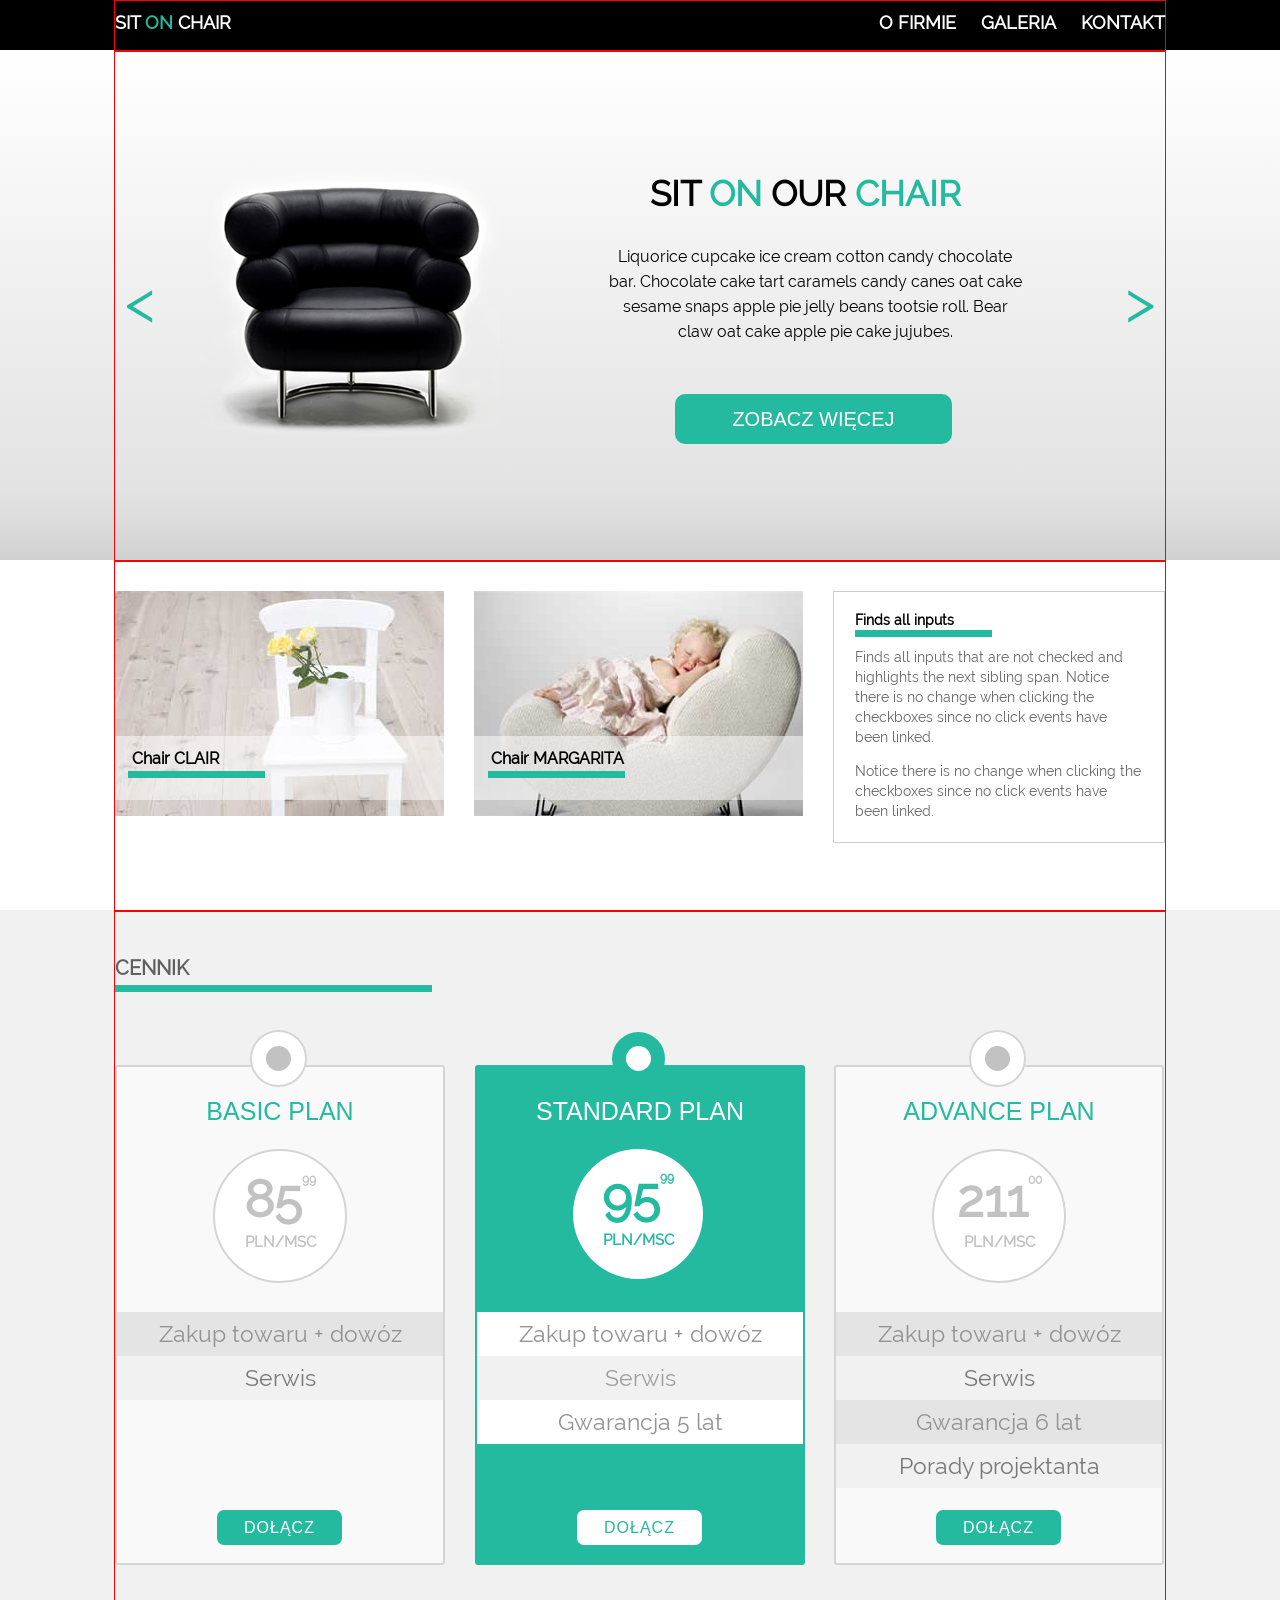
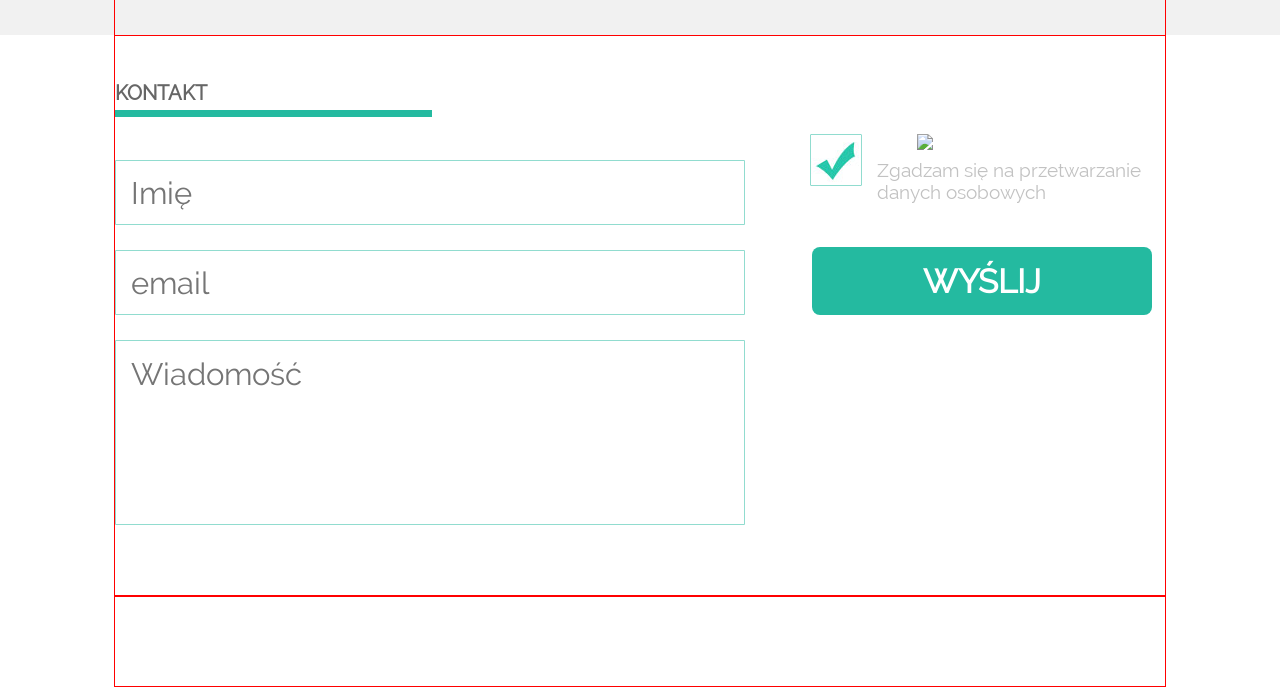
==== index.html @ 1162b7e5 "sekcja_4_send" ====
<!DOCTYPE html>
<html lang="en">

<head>
    <meta charset="UTF-8">
    <title>Sit On Chair</title>
    <link rel="stylesheet" href="reset/reset.css">
    <link rel="stylesheet" href="css/style.css">
    <link rel="stylesheet" href="fonts/stylesheet.css" </head>

    <body>
        <!-- header, menu -->
        <header>
            <nav class="main_width">
                <h1>Sit <span>on</span> chair</h1>
                <ul id="menulist">
                    <li>o firmie</li>
                    <li>galeria</li>
                    <li>kontakt</li>
                </ul>
            </nav>
        </header>
        <!-- section 1, carousel -->
        <section id="section_1_carousel">
            <div class="main_width">
                <img src="images/black_chair.png" class="photo_chair" alt="black chair" title="black chair" />
                <div class="sit_on_paragraph">
                    <h1>sit <span>on</span> our <span>chair</span></h1>
                    <p>Liquorice cupcake ice cream cotton candy chocolate bar. Chocolate cake tart caramels candy canes oat cake sesame snaps apple pie jelly beans tootsie roll. Bear claw oat cake apple pie cake jujubes.</p>
                    <input id="button_1" type="submit" name="button" value="ZOBACZ WIĘCEJ"></input>
                </div>
                <div class="smaller_1"> &gt;
                </div>
                <div class="smaller_2"> &lt;
                </div>
            </div class="main_width">
        </section>
        <!-- section 2, 2 pics + article -->
        <section id="section_2">
            <div class="main_width">

                <div>
                    <div>
                        <img src="images/box1_img.jpg" alt="Chair CLAIR" title="Chair CLAIR" class="chairs_images" />
                    </div>
                    <div id="clair_div">
                        <p>Chair CLAIR</p>
                    </div>
                    <div id="div_green_1"></div>
                </div>

                <div>
                    <div>
                        <img src="images/box2_img.jpg" alt="Chair MARGARITA" title="Chair MARGARITA" class="chairs_images" />
                    </div>
                    <div id="margarita_div">
                        <p>Chair MARGARITA</p>
                    </div>
                    <div id="div_green_2"></div>
                </div>

                <div id="finds_all_inputs">
                    <div id="text_in_third_div">
                        <div id="div_green"></div>
                        <h3>Finds all inputs</h3>
                        <p id="all_inputs_first_p">Finds all inputs that are not checked and highlights the next sibling span. Notice there is no change when clicking the checkboxes since no click events have been linked.</p>
                        <br>
                        <p id="all_inputs_second_p">Notice there is no change when clicking the checkboxes since no click events have been linked.</p>
                    </div>
                </div>

            </div>
        </section>
        <!-- section 3, price list -->
        <section id="section_3">
            <div class="main_width">
                <div class="cennik">
                    <p>CENNIK</p>
                    <div id="div_green_3"></div>
                </div>
                <!-- basic plan -->
                <div class="plans">
                    <div class="circle_dot"></div>
                    <div class="prices">
                        <p><span>basic plan<span></p>
                    <div class="price_circle">
                      <p>85<sup>99</sup></p>
                      <p>PLN/MSC</p>
                    </div>
                  </div>
                     <ul>
                         <li>Zakup towaru + dowóz</li>
                         <li>Serwis</li>
                     </ul>
                    <input class="button_2" type="submit" name="button_2" value="DOŁĄCZ">
                </div>

            <!-- standard plan-->
            <div class="plans diffrent">
                <div class="circle_dot"></div>
                <div class="prices">
                    <p><span>standard plan<span></p>
                <div class="price_circle">
                  <p>95<sup>99</sup></p>
                  <p>PLN/MSC</p>
                </div>
              </div>
                 <ul>
                     <li>Zakup towaru + dowóz</li>
                     <li>Serwis</li>
                     <li>Gwarancja 5 lat</li>
                 </ul>
                <input class="button_2" type="submit" name="button_2" value="DOŁĄCZ">
            </div>
            <!-- advance plan -->
            <div class="plans">
                <div class="circle_dot"></div>
                <div class="prices">
                    <p><span>ADVANCE PLAN<span></p>
                <div class="price_circle">
                  <p>211<sup>00</sup></p>
                  <p>PLN/MSC</p>
                </div>
              </div>
                 <ul>
                     <li>Zakup towaru + dowóz</li>
                     <li>Serwis</li>
                     <li>Gwarancja 6 lat</li>
                     <li>Porady projektanta</li>
                 </ul>
                <input class="button_2" type="submit" name="button_2" value="DOŁĄCZ">
            </div>
          </div>

        </section>
        <!-- section 4, contact -->
        <section id="section_4">
          <div class="main_width">
          <div class="cennik">
              <p>KONTAKT</p>
              <div id="div_green_3"></div>
          </div>
          <!-- form -->
          <form>
           <input class="formIn"  type="text" name="name" placeholder="Imię"><br>
           <input class="formIn"  type="emial" name="email" placeholder="email"><br>
           <textarea class="formIn"  type="text" name="message" placeholder="Wiadomość"></textarea>
          </form>
         <!-- red_chair and agreement/send -->
          <div class="red_chair_wrapper">
               <img src="images/red_chair.png"/>

               <div><img src="images/form_ok.jpg" /></div>
               <p>Zgadzam się na przetwarzanie danych osobowych</p>
               <div class="clearfix"></div>
               <input class="button_3" type="submit" name="button_3" value="WYŚLIJ">
          </div>
         </div>
        </section>
<!-- footer, logo -->
        <footer>
          <div class="main_width"></div>
        </footer>

    </body>

</html>
---- css/style.css ----
/*main container*/

body {
    font-family: 'ralewayregular', sans-serif;
}
.main_width {
    width: 1050px;
    /*width: 1200px;*/
    height: 100%;
    margin: auto;
    border: 1px solid red;
}

/*header, menu*/

header {
    width: 100%;
    height: 50px;
    background-color: black;
    font-weight: bold;
}
header .main_width {
    width: 1050px;
    margin-top: 0;
    position: relative;
}
h1 {
    color: white;
    font-size: 18px;
    font-weight: bold;
    text-transform: uppercase;
    position: absolute;
    top: 13px;
    left: 0;
}
#menulist {
    position: absolute;
    right: 0;
    top: 13px;
    list-style-type: none;
    text-transform: uppercase;
    font-size: 18px;
}
#menulist li {
    color: white;
    display: inline;
    padding: 0;
    margin-left: 20px;
}
span {
    color: rgb(36, 186, 160);
    /*sekcja pierwsza paragraf*/
    text-transform: uppercase;
}

/*section 1, carousel*/

#section_1_carousel .main_width {
    height: 510px;
    position: relative;
}
#section_1_carousel {
    width: 100%;
    /*#D1D0D8*/
    height: 510px;
    background-color: white;
    background: rgba(255, 255, 255, 1);
    background: -moz-linear-gradient(top, rgba(255, 255, 255, 1) 0%, rgba(227, 227, 227, 1) 86%, rgba(219, 219, 219, 1) 93%, rgba(209, 209, 209, 1) 100%);
    background: -webkit-gradient(left top, left bottom, color-stop(0%, rgba(255, 255, 255, 1)), color-stop(86%, rgba(227, 227, 227, 1)), color-stop(93%, rgba(219, 219, 219, 1)), color-stop(100%, rgba(209, 209, 209, 1)));
    background: -webkit-linear-gradient(top, rgba(255, 255, 255, 1) 0%, rgba(227, 227, 227, 1) 86%, rgba(219, 219, 219, 1) 93%, rgba(209, 209, 209, 1) 100%);
    background: -o-linear-gradient(top, rgba(255, 255, 255, 1) 0%, rgba(227, 227, 227, 1) 86%, rgba(219, 219, 219, 1) 93%, rgba(209, 209, 209, 1) 100%);
    background: -ms-linear-gradient(top, rgba(255, 255, 255, 1) 0%, rgba(227, 227, 227, 1) 86%, rgba(219, 219, 219, 1) 93%, rgba(209, 209, 209, 1) 100%);
    background: linear-gradient(to bottom, rgba(255, 255, 255, 1) 0%, rgba(227, 227, 227, 1) 86%, rgba(219, 219, 219, 1) 93%, rgba(209, 209, 209, 1) 100%);
    filter: progid: DXImageTransform.Microsoft.gradient( startColorstr='#ffffff', endColorstr='#d1d1d1', GradientType=0);
}
.photo_chair {
    position: absolute;
    /*border: 1px solid blue;*/
    left: 0;
    top: 85px;
}
.sit_on_paragraph {
    width: 500px;
    height: 338px;
    /*border: 1px solid green;*/
    position: relative;
    right: -450px;
    top: 85px;
    display: inline-block;
}
.sit_on_paragraph h1:first-child {
    font-size: 35px;
    color: black;
    margin: 10px;
    position: absolute;
    text-align: center;
    left: 75px;
    top: 30px;
}
.sit_on_paragraph p:first-of-type {
    font-size: 16px;
    padding: 10px;
    position: absolute;
    bottom: 90px;
    margin: 30px;
    text-align: center;
    line-height: 25px;
}
#button_1 {
    border-radius: 10px;
    background-color: rgb(36, 186, 160);
    height: 50px;
    width: 277px;
    position: absolute;
    left: 110px;
    bottom: 30px;
    border: none;
    font-size: 20px;
    color: white;
}
.smaller_1 {
    width: 50px;
    height: 50px;
    font-size: 60px;
    color: rgb(36, 186, 160);
    text-align: center;
    padding-bottom: 10px;
    /*border: 1px solid red;*/
    position: absolute;
    right: 0;
    bottom: 230px;
}
.smaller_2 {
    width: 50px;
    height: 50px;
    font-size: 60px;
    color: rgb(36, 186, 160);
    text-align: center;
    padding-bottom: 10px;
    /*border: 1px solid red;*/
    position: absolute;
    bottom: 230px;
    left: 0;
}

/*section 2, 2 pics + article*/

#section_2 {
    height: 350px;
    background-color: white;
}
#section_2 .main_width {
    height: 350px;
    position: relative;
    /*padding-top: 25px;*/
}
#finds_all_inputs {
    height: 250px;
    width: 330px;
    border: 1px solid rgba(0, 0, 0, 0.2);
    float: right;
    margin-top: 30px;
}
#section_2 .main_width img:first-child {
    float: left;
    margin-right: 30px;
}
#section_2 .main_width img:nth-child(2) {
    float: left;
    margin-left: 30px;
}
.chairs_images {
    padding-top: 30px;
}
#clair_div {
    height: 64px;
    width: 330px;
    background-color: rgba(255, 255, 255, .5);
    position: absolute;
    top: 175px;
}
#clair_div p {
    margin-top: 15px;
    margin-left: 17px;
    font-weight: bold;
}
#div_green_1 {
    height: 7px;
    width: 137px;
    background-color: rgb(36, 186, 160);
    position: absolute;
    top: 210px;
    left: 13px;
}
#margarita_div {
    height: 64px;
    width: 330px;
    background-color: rgba(255, 255, 255, .5);
    position: absolute;
    top: 175px;
    left: 359px;
}
#div_green_2 {
    height: 7px;
    width: 137px;
    background-color: rgb(36, 186, 160);
    position: absolute;
    top: 210px;
    left: 373px;
}
#margarita_div p {
    margin-top: 15px;
    margin-left: 17px;
    font-weight: bold;
}
#text_in_third_div {
    margin: 21px;
    font-size: 14px;
    color: rgba(0, 0, 0, 0.6);
    position: relative;
}
#div_green {
    height: 7px;
    width: 137px;
    background-color: rgb(36, 186, 160);
    position: absolute;
    top: 17px;
}
h3 {
    font-weight: bold;
    margin-bottom: 20px;
    color: black;
}
#all_inputs_first_p {
    line-height: 20px;
}
#all_inputs_second_p {
    line-height: 20px;
}

/*section 3, price list*/

#section_3 {
    width: 100%;
    height: 725px;
    background-color: rgb(241, 241, 241);
}
.cennik {
    position: relative;
    margin: 47px auto;
    color: rgba(0, 0, 0, 0.6);
    font-size: 20px;
    font-weight: bold;
}
#div_green_3 {
    height: 7px;
    width: 317px;
    background-color: rgb(36, 186, 160);
    position: absolute;
    top: 27px;
}

/*section 3, basic plan*/

.plans {
    height: 500px;
    width: 330px;
    background-color: rgb(249, 249, 249);
    border: 2px solid rgb(214, 213, 213);
    box-sizing: border-box;
    position: relative;
    bottom: -40px;
    text-align: center;
    padding-top: 32px;
    display: inline-block;
    border-radius: 3px;
}
.circle_dot {
    width: 25px;
    height: 25px;
    border-radius: 50px;
    background-color: rgb(194, 194, 194);
    border: 14px solid white;
    box-shadow: 0px 0 0 2px rgb(214, 213, 213);
    position: absolute;
    top: -35px;
    left: 135px;
}
.prices> p {
    font-size: 25px;
    font-family: Arial, sans-serif;
}
.price_circle {
    width: 130px;
    height: 130px;
    border-radius: 50%;
    background-color: white;
    border: 2px solid rgb(214, 213, 213);
    color: rgb(194, 194, 194);
    font-weight: bold;
    position: absolute;
    top: 82px;
    left: 96px;
}
.price_circle p:first-child {
    font-size: 51px;
    margin-top: 23px;
}
.price_circle p:nth-child(2) {
    font-size: 15px;
    margin-top: 10px;
}
sup {
    font-size: 12px;
    vertical-align: top;
}
.plans ul:first-of-type {
    position: absolute;
    font-size: 23px;
    width: 100%;
    top: 245px;
}
.plans li:nth-child(odd) {
    color: rgb(147, 147, 147);
    background-color: rgb(228, 228, 228);
    line-height: 44px;
}
.plans li:nth-child(even) {
    color: rgb(120, 120, 120);
    background-color: rgb(241, 241, 241);
    line-height: 44px;
}
.button_2 {
    width: 125px;
    height: 35px;
    background-color: rgb(36, 186, 160);
    color: white;
    border: none;
    border-radius: 7px;
    font-size: 16px;
    letter-spacing: 1px;
    position: absolute;
    bottom: 18px;
    left: 100px;
}

/*middle plan - standard plan*/

.diffrent {
    margin: 0 25px 0 26px;
    background-color: rgb(36, 186, 160);
    border: 2px solid rgb(36, 186, 160);
    border-radius: 3px;
}
.diffrent .circle_dot {
    background-color: white;
    border: 14px solid rgb(36, 186, 160);
    box-shadow: none;
}
.diffrent span {
    color: white;
}
.diffrent .price_circle {
    color: rgb(36, 186, 160);
    border: none;
}
.diffrent li:nth-child(odd) {
    background-color: white;
}
.diffrent li:nth-child(even) {
    color: rgb(158, 158, 158);
}
.diffrent input {
    background-color: white;
    color: rgb(36, 186, 160);
}

/*section 4, contact*/

#section_4 {
    width: 100%;
    height: 560px;
    background-color: white;
}
#section_4 .main_width {
    position: relative;
}
form input {
    height: 65px;
    width: 630px;
}
.formIn {
    box-sizing: border-box;
    border: 1px solid rgba(36, 186, 160, .5);
    padding: 15px;
    font-size: 31px;
    font-family: 'ralewayregular', sans-serif;
    color: rgb(194, 194, 194);
    border-radius: 1px;
    margin-bottom: 15px;
    margin-top: 10px;
}
textarea {
    height: 185px;
    width: 630px;
    resize: none;
}

/*red_chair and agreement/send*/

.red_chair_wrapper {
    box-sizing: border-box;
    height: 390px;
    width: 365px;
    /*border: 1px solid red;*/
    position: absolute;
    top: 98px;
    right: 0px;
    padding: 0px 10px 5px 10px;
}
.red_chair_wrapper>img {
    margin-left: 40px;
}
.red_chair_wrapper div:first-of-type {
    height: 52px;
    width: 52px;
    border: 1px solid rgba(36, 186, 160, .5);
    border-radius: 1px;
    box-sizing: border-box;
    padding-top: 7px;
    float: left;
    margin-right: 15px;
}
.red_chair_wrapper p:first-of-type {
    color: rgb(194, 194, 194);
    line-height: 22px;
    font-size: 19px;
    margin-top: 6px;
}
.clearfix {
    clear: both;
}
.button_3 {
    height: 68px;
    width: 340px;
    background-color: rgb(36, 186, 160);
    border: none;
    color: white;
    border-radius: 8px;
    font-family: 'ralewayregular', sans-serif;
    font-size: 33px;
    font-weight: bold;
    margin-top: 44px;
    margin-left: 2px;
}
/*footer, logo*/
footer {
    width: 100%;
    height: 90px;
    background-color: white;
}
---- fonts/stylesheet.css ----
/* Generated by Font Squirrel (https://www.fontsquirrel.com) on June 5, 2016 */

@font-face {
    font-family: 'ralewaybold';
    src: url('../fonts/raleway-bold.woff2') format('woff2'),
         url('../fonts/raleway-bold.woff') format('woff');
    font-weight: normal;
    font-style: normal;

}




@font-face {
    font-family: 'ralewayregular';
    src: url('../fonts/raleway-regular.woff2') format('woff2'),
         url('../fonts/raleway-regular.woff') format('woff');
    font-weight: normal;
    font-style: normal;

}
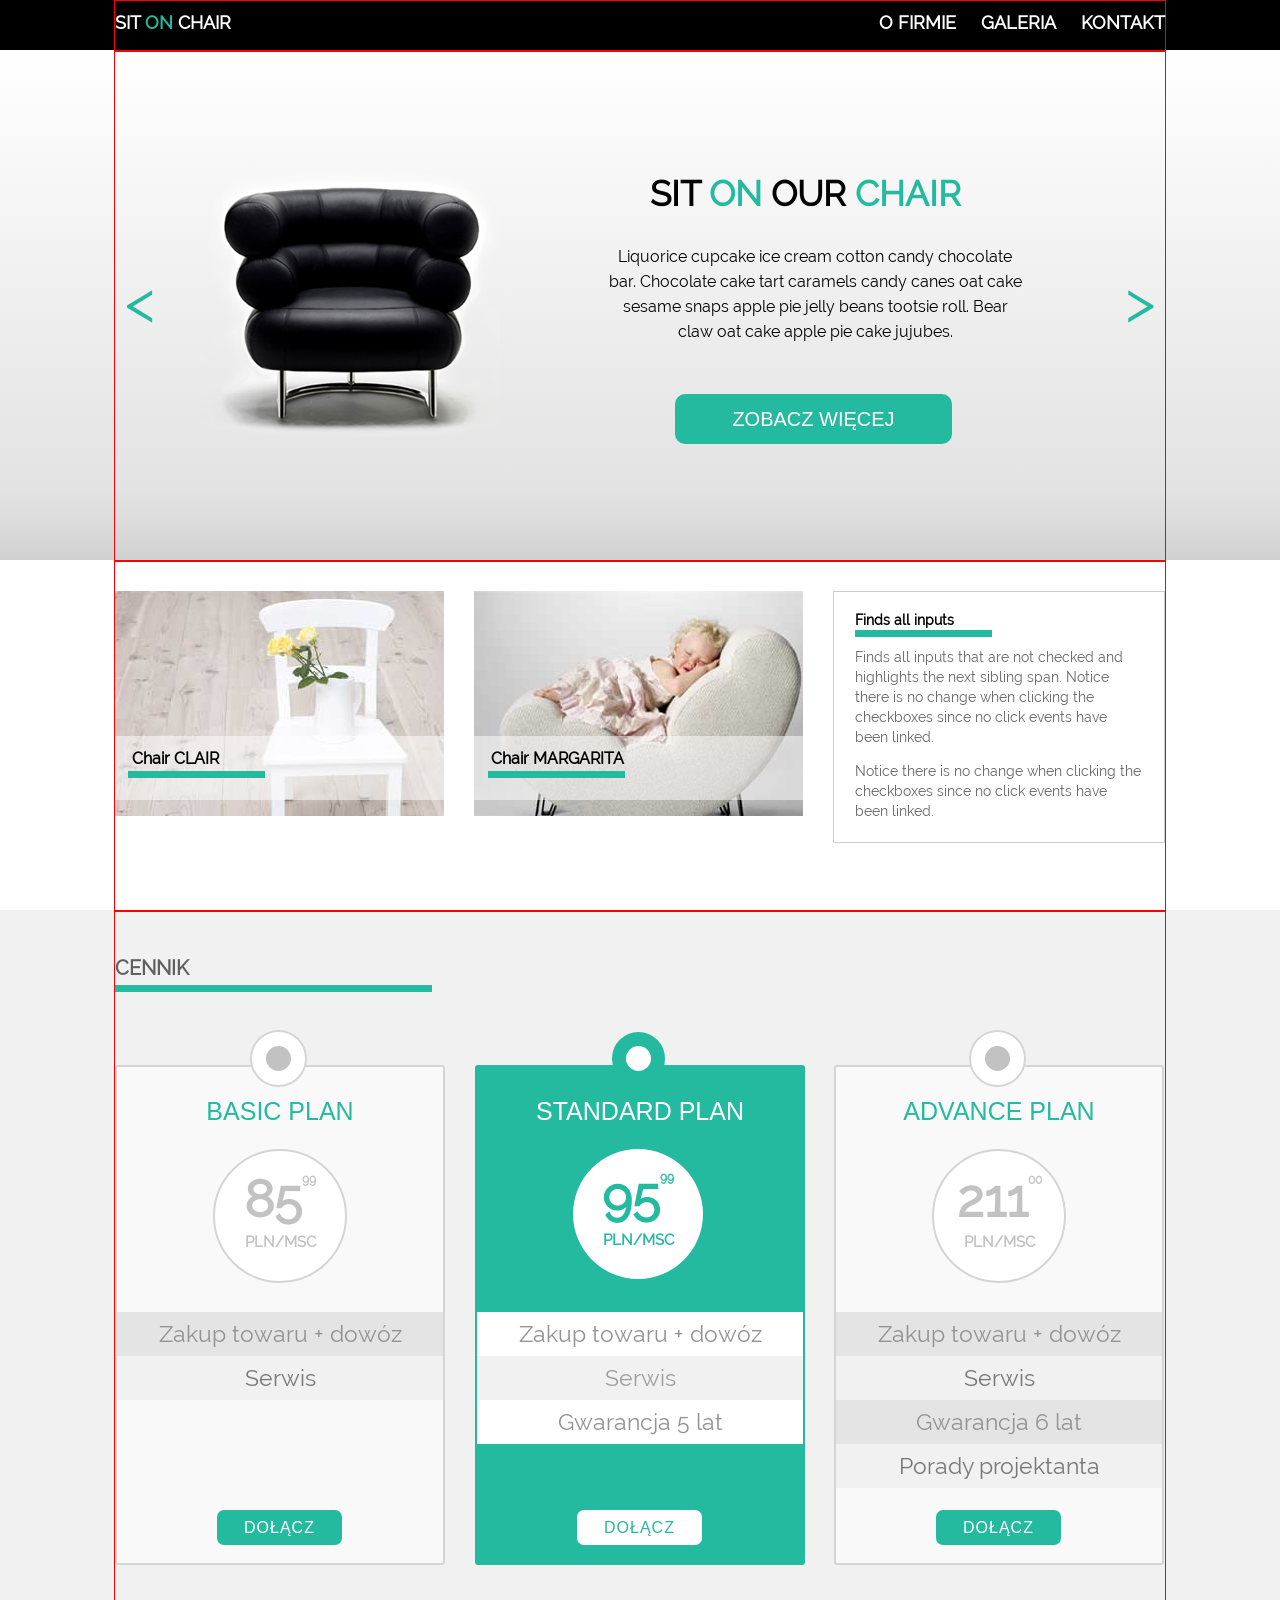
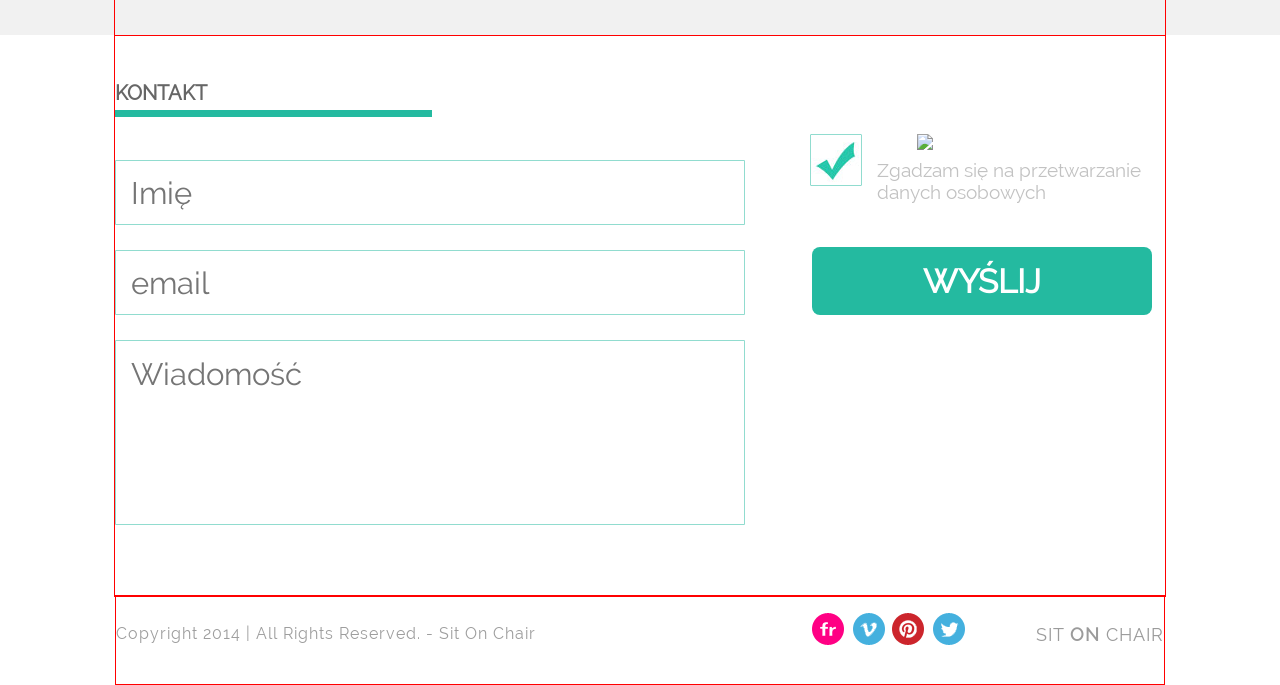
==== commit 05178954: "footer" ====
--- a/index.html
+++ b/index.html
@@ -129,8 +129,8 @@
                      <li>Porady projektanta</li>
                  </ul>
                 <input class="button_2" type="submit" name="button_2" value="DOŁĄCZ">
+             </div>
             </div>
-          </div>
 
         </section>
         <!-- section 4, contact -->
@@ -159,8 +159,17 @@
         </section>
 <!-- footer, logo -->
         <footer>
-          <div class="main_width"></div>
-        </footer>
+          <div class="main_width">
+          <p>Copyright 2014 | All Rights Reserved. - Sit On Chair</p>
+          <p>SIT <span>ON</span> CHAIR</p>
+                        <div class="logos">
+                            <img src="images/flickr.png" />
+                            <img src="images/vimeo.png" />
+                            <img src="images/pinterest.png" />
+                            <img src="images/twitter.png" />
+                        </div>
+                    </div>
+                    </footer>
 
     </body>
 
--- a/css/style.css
+++ b/css/style.css
@@ -453,9 +453,36 @@
     margin-top: 44px;
     margin-left: 2px;
 }
+
 /*footer, logo*/
+
 footer {
     width: 100%;
     height: 90px;
     background-color: white;
 }
+footer .main_width {
+    box-sizing: border-box;
+    /*padding-top: 30px;*/
+    letter-spacing: 1px;
+}
+footer p:first-of-type {
+    color: rgb(158, 158, 158);
+    float: left;
+    padding-top: 30px;
+}
+.logos {
+    float: right;
+    margin-top: 15px;
+}
+footer p:last-of-type {
+    float: right;
+    color: rgb(155, 155, 155);
+    font-size: 18px;
+    margin-left: 70px;
+    padding-top: 30px;
+}
+footer span:first-of-type {
+    color: rgb(155, 155, 155);
+    font-weight: bold;
+}
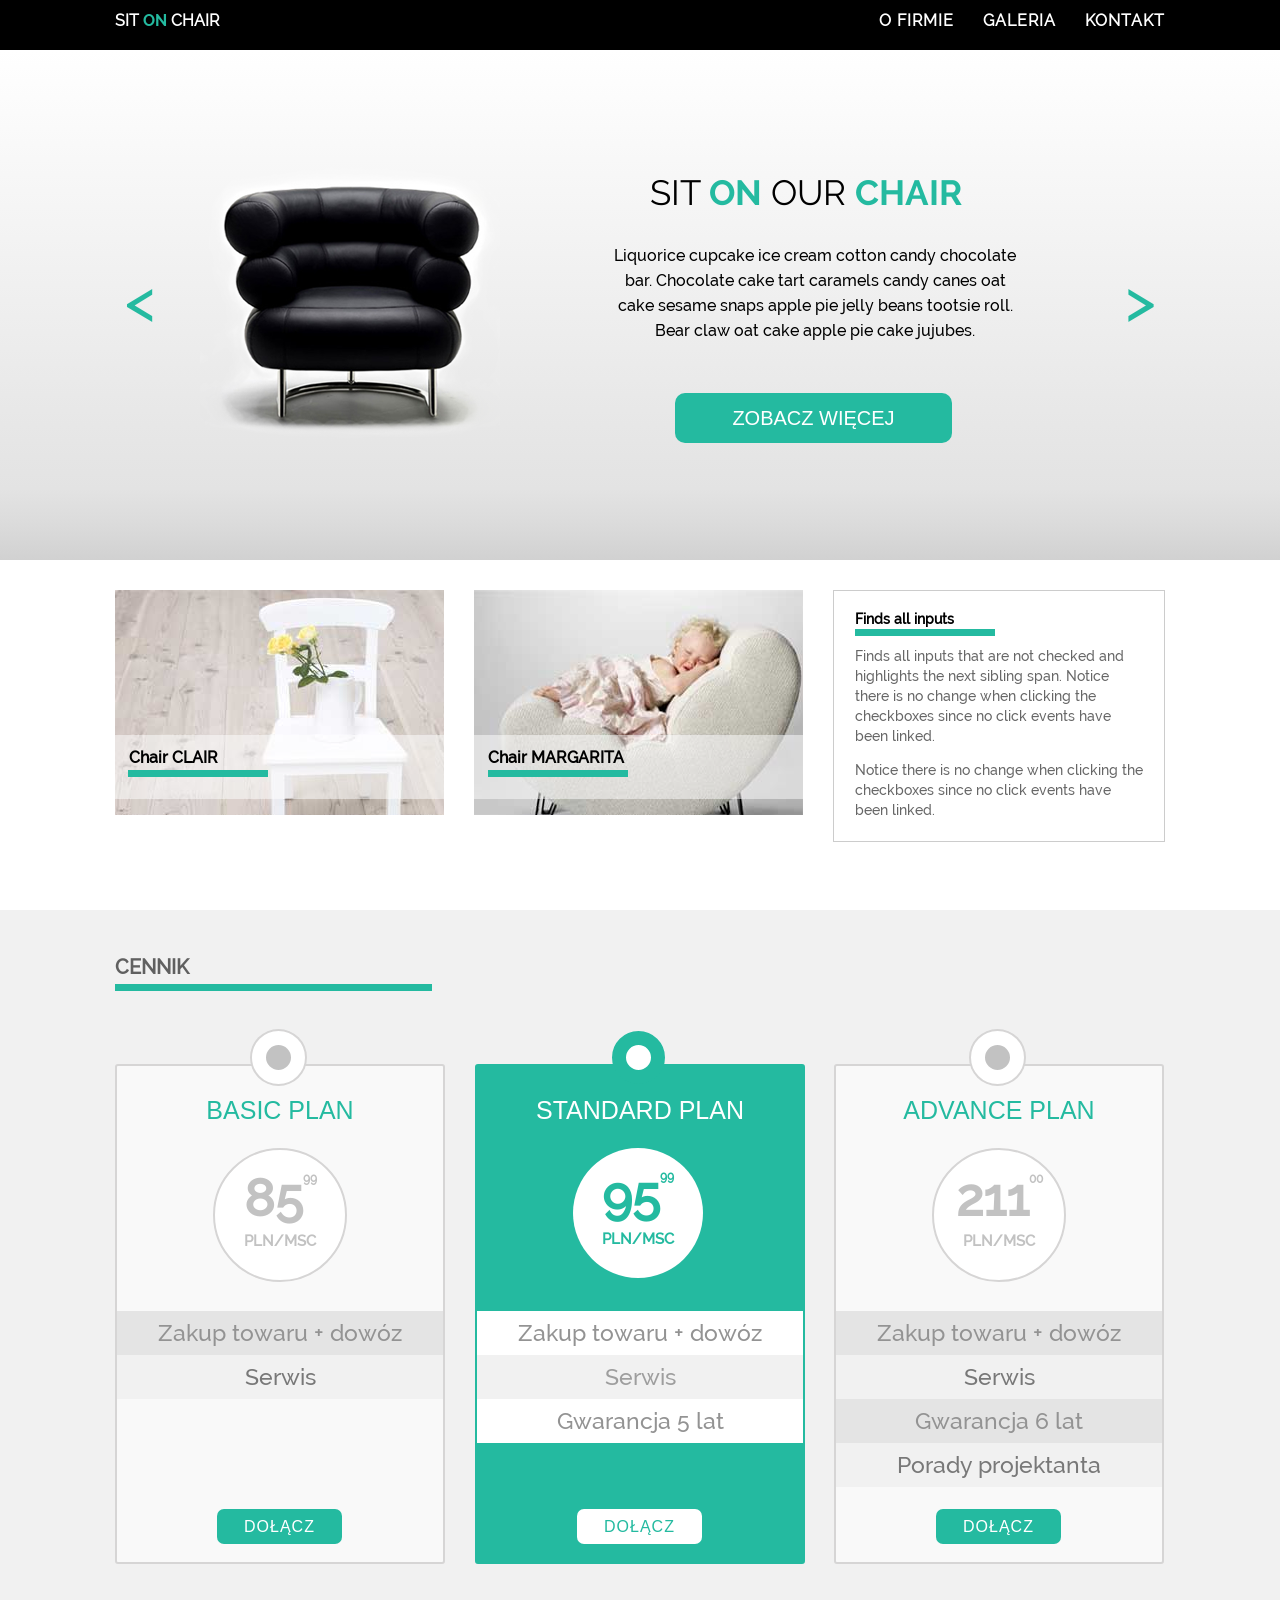
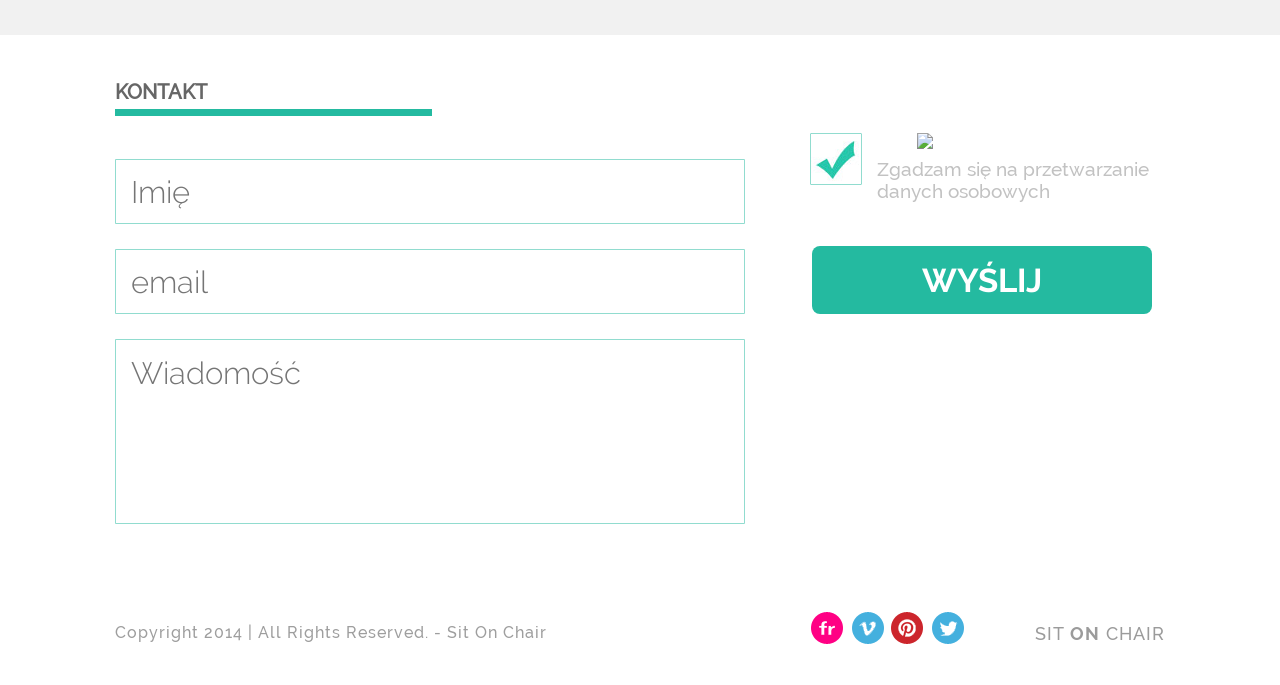
==== commit 3607c41a: "some_general_corrections_and_new_fonts" ====
--- a/index.html
+++ b/index.html
@@ -6,83 +6,84 @@
     <title>Sit On Chair</title>
     <link rel="stylesheet" href="reset/reset.css">
     <link rel="stylesheet" href="css/style.css">
-    <link rel="stylesheet" href="fonts/stylesheet.css" </head>
+    <link rel="stylesheet" href="fonts/stylesheet.css">
+</head>
 
-    <body>
-        <!-- header, menu -->
-        <header>
-            <nav class="main_width">
-                <h1>Sit <span>on</span> chair</h1>
-                <ul id="menulist">
-                    <li>o firmie</li>
-                    <li>galeria</li>
-                    <li>kontakt</li>
-                </ul>
-            </nav>
-        </header>
-        <!-- section 1, carousel -->
-        <section id="section_1_carousel">
-            <div class="main_width">
-                <img src="images/black_chair.png" class="photo_chair" alt="black chair" title="black chair" />
-                <div class="sit_on_paragraph">
-                    <h1>sit <span>on</span> our <span>chair</span></h1>
-                    <p>Liquorice cupcake ice cream cotton candy chocolate bar. Chocolate cake tart caramels candy canes oat cake sesame snaps apple pie jelly beans tootsie roll. Bear claw oat cake apple pie cake jujubes.</p>
-                    <input id="button_1" type="submit" name="button" value="ZOBACZ WIĘCEJ"></input>
+<body>
+    <!-- header, menu -->
+    <header>
+        <nav class="main_width">
+            <h1 class="regularFont">Sit <span>on</span> chair</h1>
+            <ul id="menulist" class="regularFont">
+                <li>o firmie</li>
+                <li>galeria</li>
+                <li>kontakt</li>
+            </ul>
+        </nav>
+    </header>
+    <!-- section 1, carousel -->
+    <section id="section_1_carousel">
+        <div class="main_width">
+            <img src="images/black_chair.png" class="photo_chair" alt="black chair" title="black chair" />
+            <div class="sit_on_paragraph">
+                <h1 class="regularFont">sit <span>on</span> our <span>chair</span></h1>
+                <p>Liquorice cupcake ice cream cotton candy chocolate bar. Chocolate cake tart caramels candy canes oat cake sesame snaps apple pie jelly beans tootsie roll. Bear claw oat cake apple pie cake jujubes.</p>
+                <input id="button_1" type="submit" name="button" value="ZOBACZ WIĘCEJ"></input>
+            </div>
+            <div class="smaller_1 tag"> &gt;
+            </div>
+            <div class="smaller_2 tag"> &lt;
+            </div>
+        </div class="main_width">
+    </section>
+    <!-- section 2, 2 pics + article -->
+    <section id="section_2">
+        <div class="main_width">
+
+            <div>
+                <div>
+                    <img src="images/box1_img.jpg" alt="Chair CLAIR" title="Chair CLAIR" class="chairs_images" />
                 </div>
-                <div class="smaller_1"> &gt;
+                <div id="clair_div">
+                    <p>Chair CLAIR</p>
                 </div>
-                <div class="smaller_2"> &lt;
+                <div id="div_green_1" class="greenDiV"></div>
+            </div>
+
+            <div>
+                <div>
+                    <img src="images/box2_img.jpg" alt="Chair MARGARITA" title="Chair MARGARITA" class="chairs_images" />
                 </div>
-            </div class="main_width">
-        </section>
-        <!-- section 2, 2 pics + article -->
-        <section id="section_2">
-            <div class="main_width">
+                <div id="margarita_div">
+                    <p>Chair MARGARITA</p>
+                </div>
+                <div id="div_green_2" class="greenDiV"></div>
+            </div>
 
-                <div>
-                    <div>
-                        <img src="images/box1_img.jpg" alt="Chair CLAIR" title="Chair CLAIR" class="chairs_images" />
-                    </div>
-                    <div id="clair_div">
-                        <p>Chair CLAIR</p>
-                    </div>
-                    <div id="div_green_1"></div>
+            <div id="finds_all_inputs">
+                <div id="text_in_third_div">
+                    <div id="div_green" class="greenDiV"></div>
+                    <h3>Finds all inputs</h3>
+                    <p id="all_inputs_first_p">Finds all inputs that are not checked and highlights the next sibling span. Notice there is no change when clicking the checkboxes since no click events have been linked.</p>
+                    <br>
+                    <p id="all_inputs_second_p">Notice there is no change when clicking the checkboxes since no click events have been linked.</p>
                 </div>
+            </div>
 
-                <div>
-                    <div>
-                        <img src="images/box2_img.jpg" alt="Chair MARGARITA" title="Chair MARGARITA" class="chairs_images" />
-                    </div>
-                    <div id="margarita_div">
-                        <p>Chair MARGARITA</p>
-                    </div>
-                    <div id="div_green_2"></div>
-                </div>
-
-                <div id="finds_all_inputs">
-                    <div id="text_in_third_div">
-                        <div id="div_green"></div>
-                        <h3>Finds all inputs</h3>
-                        <p id="all_inputs_first_p">Finds all inputs that are not checked and highlights the next sibling span. Notice there is no change when clicking the checkboxes since no click events have been linked.</p>
-                        <br>
-                        <p id="all_inputs_second_p">Notice there is no change when clicking the checkboxes since no click events have been linked.</p>
-                    </div>
-                </div>
-
+        </div>
+    </section>
+    <!-- section 3, price list -->
+    <section id="section_3">
+        <div class="main_width">
+            <div class="cennik">
+                <p>CENNIK</p>
+                <div id="div_green_3"></div>
             </div>
-        </section>
-        <!-- section 3, price list -->
-        <section id="section_3">
-            <div class="main_width">
-                <div class="cennik">
-                    <p>CENNIK</p>
-                    <div id="div_green_3"></div>
-                </div>
-                <!-- basic plan -->
-                <div class="plans">
-                    <div class="circle_dot"></div>
-                    <div class="prices">
-                        <p><span>basic plan<span></p>
+            <!-- basic plan -->
+            <div class="plans">
+                <div class="circle_dot"></div>
+                <div class="prices">
+                    <p><span>basic plan<span></p>
                     <div class="price_circle">
                       <p>85<sup>99</sup></p>
                       <p>PLN/MSC</p>
@@ -94,7 +95,6 @@
                      </ul>
                     <input class="button_2" type="submit" name="button_2" value="DOŁĄCZ">
                 </div>
-
             <!-- standard plan-->
             <div class="plans diffrent">
                 <div class="circle_dot"></div>
@@ -131,7 +131,6 @@
                 <input class="button_2" type="submit" name="button_2" value="DOŁĄCZ">
              </div>
             </div>
-
         </section>
         <!-- section 4, contact -->
         <section id="section_4">
@@ -142,9 +141,9 @@
           </div>
           <!-- form -->
           <form>
-           <input class="formIn"  type="text" name="name" placeholder="Imię"><br>
-           <input class="formIn"  type="emial" name="email" placeholder="email"><br>
-           <textarea class="formIn"  type="text" name="message" placeholder="Wiadomość"></textarea>
+           <input class="formIn lightFont"  type="text" name="name" placeholder="Imię"><br>
+           <input class="formIn lightFont"  type="emial" name="email" placeholder="email"><br>
+           <textarea class="formIn lightFont"  type="text" name="message" placeholder="Wiadomość"></textarea>
           </form>
          <!-- red_chair and agreement/send -->
           <div class="red_chair_wrapper">
@@ -153,24 +152,24 @@
                <div><img src="images/form_ok.jpg" /></div>
                <p>Zgadzam się na przetwarzanie danych osobowych</p>
                <div class="clearfix"></div>
-               <input class="button_3" type="submit" name="button_3" value="WYŚLIJ">
+               <input class="button_3 boldFont" type="submit" name="button_3" value="WYŚLIJ">
           </div>
          </div>
         </section>
-<!-- footer, logo -->
+        <!-- footer, logo -->
         <footer>
           <div class="main_width">
           <p>Copyright 2014 | All Rights Reserved. - Sit On Chair</p>
           <p>SIT <span>ON</span> CHAIR</p>
-                        <div class="logos">
-                            <img src="images/flickr.png" />
-                            <img src="images/vimeo.png" />
-                            <img src="images/pinterest.png" />
-                            <img src="images/twitter.png" />
-                        </div>
+                    <div class="logos">
+                        <img src="images/flickr.png" />
+                        <img src="images/vimeo.png" />
+                        <img src="images/pinterest.png" />
+                        <img src="images/twitter.png" />
                     </div>
-                    </footer>
+                </div>
+                </footer>
 
-    </body>
+</body>
 
 </html>
--- a/css/style.css
+++ b/css/style.css
@@ -1,14 +1,25 @@
+body {
+    /*font-family: 'ralewayregular', Arial, sans-serif;*/
+    font-family: 'ralewaymedium', Arial, sans-serif;
+}
+
 /*main container*/
 
-body {
-    font-family: 'ralewayregular', sans-serif;
-}
 .main_width {
     width: 1050px;
     /*width: 1200px;*/
     height: 100%;
     margin: auto;
-    border: 1px solid red;
+    /*border: 1px solid red;*/
+}
+.regularFont {
+    font-family: 'ralewayregular', Arial, sans-serif;
+}
+.lightFont {
+    font-family: 'ralewaylight', Arial, sans-serif;
+}
+.boldFont {
+    font-family: 'ralewaybold', Arial, sans-serif;
 }
 
 /*header, menu*/
@@ -26,8 +37,8 @@
 }
 h1 {
     color: white;
-    font-size: 18px;
-    font-weight: bold;
+    font-size: 16px;
+    /*font-weight: bold;*/
     text-transform: uppercase;
     position: absolute;
     top: 13px;
@@ -39,18 +50,20 @@
     top: 13px;
     list-style-type: none;
     text-transform: uppercase;
-    font-size: 18px;
+    font-size: 16px;
 }
 #menulist li {
     color: white;
     display: inline;
     padding: 0;
-    margin-left: 20px;
+    margin-left: 25px;
+    letter-spacing: 1px;
 }
 span {
     color: rgb(36, 186, 160);
     /*sekcja pierwsza paragraf*/
     text-transform: uppercase;
+    font-family: 'ralewaybold', Arial, sans-serif;
 }
 
 /*section 1, carousel*/
@@ -119,6 +132,14 @@
     color: white;
 }
 .smaller_1 {
+    position: absolute;
+    right: 0;
+}
+.smaller_2 {
+    position: absolute;
+    left: 0;
+}
+.tag {
     width: 50px;
     height: 50px;
     font-size: 60px;
@@ -126,21 +147,7 @@
     text-align: center;
     padding-bottom: 10px;
     /*border: 1px solid red;*/
-    position: absolute;
-    right: 0;
     bottom: 230px;
-}
-.smaller_2 {
-    width: 50px;
-    height: 50px;
-    font-size: 60px;
-    color: rgb(36, 186, 160);
-    text-align: center;
-    padding-bottom: 10px;
-    /*border: 1px solid red;*/
-    position: absolute;
-    bottom: 230px;
-    left: 0;
 }
 
 /*section 2, 2 pics + article*/
@@ -179,15 +186,7 @@
     position: absolute;
     top: 175px;
 }
-#clair_div p {
-    margin-top: 15px;
-    margin-left: 17px;
-    font-weight: bold;
-}
 #div_green_1 {
-    height: 7px;
-    width: 137px;
-    background-color: rgb(36, 186, 160);
     position: absolute;
     top: 210px;
     left: 13px;
@@ -201,16 +200,13 @@
     left: 359px;
 }
 #div_green_2 {
-    height: 7px;
-    width: 137px;
-    background-color: rgb(36, 186, 160);
     position: absolute;
     top: 210px;
     left: 373px;
 }
-#margarita_div p {
+#margarita_div p, #clair_div p {
     margin-top: 15px;
-    margin-left: 17px;
+    margin-left: 14px;
     font-weight: bold;
 }
 #text_in_third_div {
@@ -220,11 +216,13 @@
     position: relative;
 }
 #div_green {
+    position: absolute;
+    top: 17px;
+}
+.greenDiV {
     height: 7px;
-    width: 137px;
-    background-color: rgb(36, 186, 160);
-    position: absolute;
-    top: 17px;
+    width: 140px;
+    background-color: rgb(36, 186, 160);
 }
 h3 {
     font-weight: bold;
@@ -245,9 +243,12 @@
     height: 725px;
     background-color: rgb(241, 241, 241);
 }
+#section_3 .main_width {
+    padding-top: 47px;
+}
 .cennik {
     position: relative;
-    margin: 47px auto;
+    margin-bottom: 47px;
     color: rgba(0, 0, 0, 0.6);
     font-size: 20px;
     font-weight: bold;
@@ -286,9 +287,10 @@
     top: -35px;
     left: 135px;
 }
-.prices> p {
+.prices> p span {
     font-size: 25px;
     font-family: Arial, sans-serif;
+    /*font-weight: bold;*/
 }
 .price_circle {
     width: 130px;
@@ -383,7 +385,9 @@
     background-color: white;
 }
 #section_4 .main_width {
-    position: relative;
+    box-sizing: border-box;
+    position: relative;
+    padding-top: 47px;
 }
 form input {
     height: 65px;
@@ -394,7 +398,6 @@
     border: 1px solid rgba(36, 186, 160, .5);
     padding: 15px;
     font-size: 31px;
-    font-family: 'ralewayregular', sans-serif;
     color: rgb(194, 194, 194);
     border-radius: 1px;
     margin-bottom: 15px;
@@ -447,9 +450,7 @@
     border: none;
     color: white;
     border-radius: 8px;
-    font-family: 'ralewayregular', sans-serif;
     font-size: 33px;
-    font-weight: bold;
     margin-top: 44px;
     margin-left: 2px;
 }
--- a/fonts/stylesheet.css
+++ b/fonts/stylesheet.css
@@ -11,7 +11,6 @@
 
 
 
-
 @font-face {
     font-family: 'ralewayregular';
     src: url('../fonts/raleway-regular.woff2') format('woff2'),
@@ -20,3 +19,25 @@
     font-style: normal;
 
 }
+
+
+
+@font-face {
+    font-family: 'ralewaylight';
+    src: url('../fonts/raleway-light.woff2') format('woff2'),
+         url('../fonts/raleway-light.woff') format('woff');
+    font-weight: normal;
+    font-style: normal;
+
+}
+
+
+
+@font-face {
+    font-family: 'ralewaymedium';
+    src: url('../fonts/raleway-medium.woff2') format('woff2'),
+         url('../fonts/raleway-medium.woff') format('woff');
+    font-weight: normal;
+    font-style: normal;
+
+}
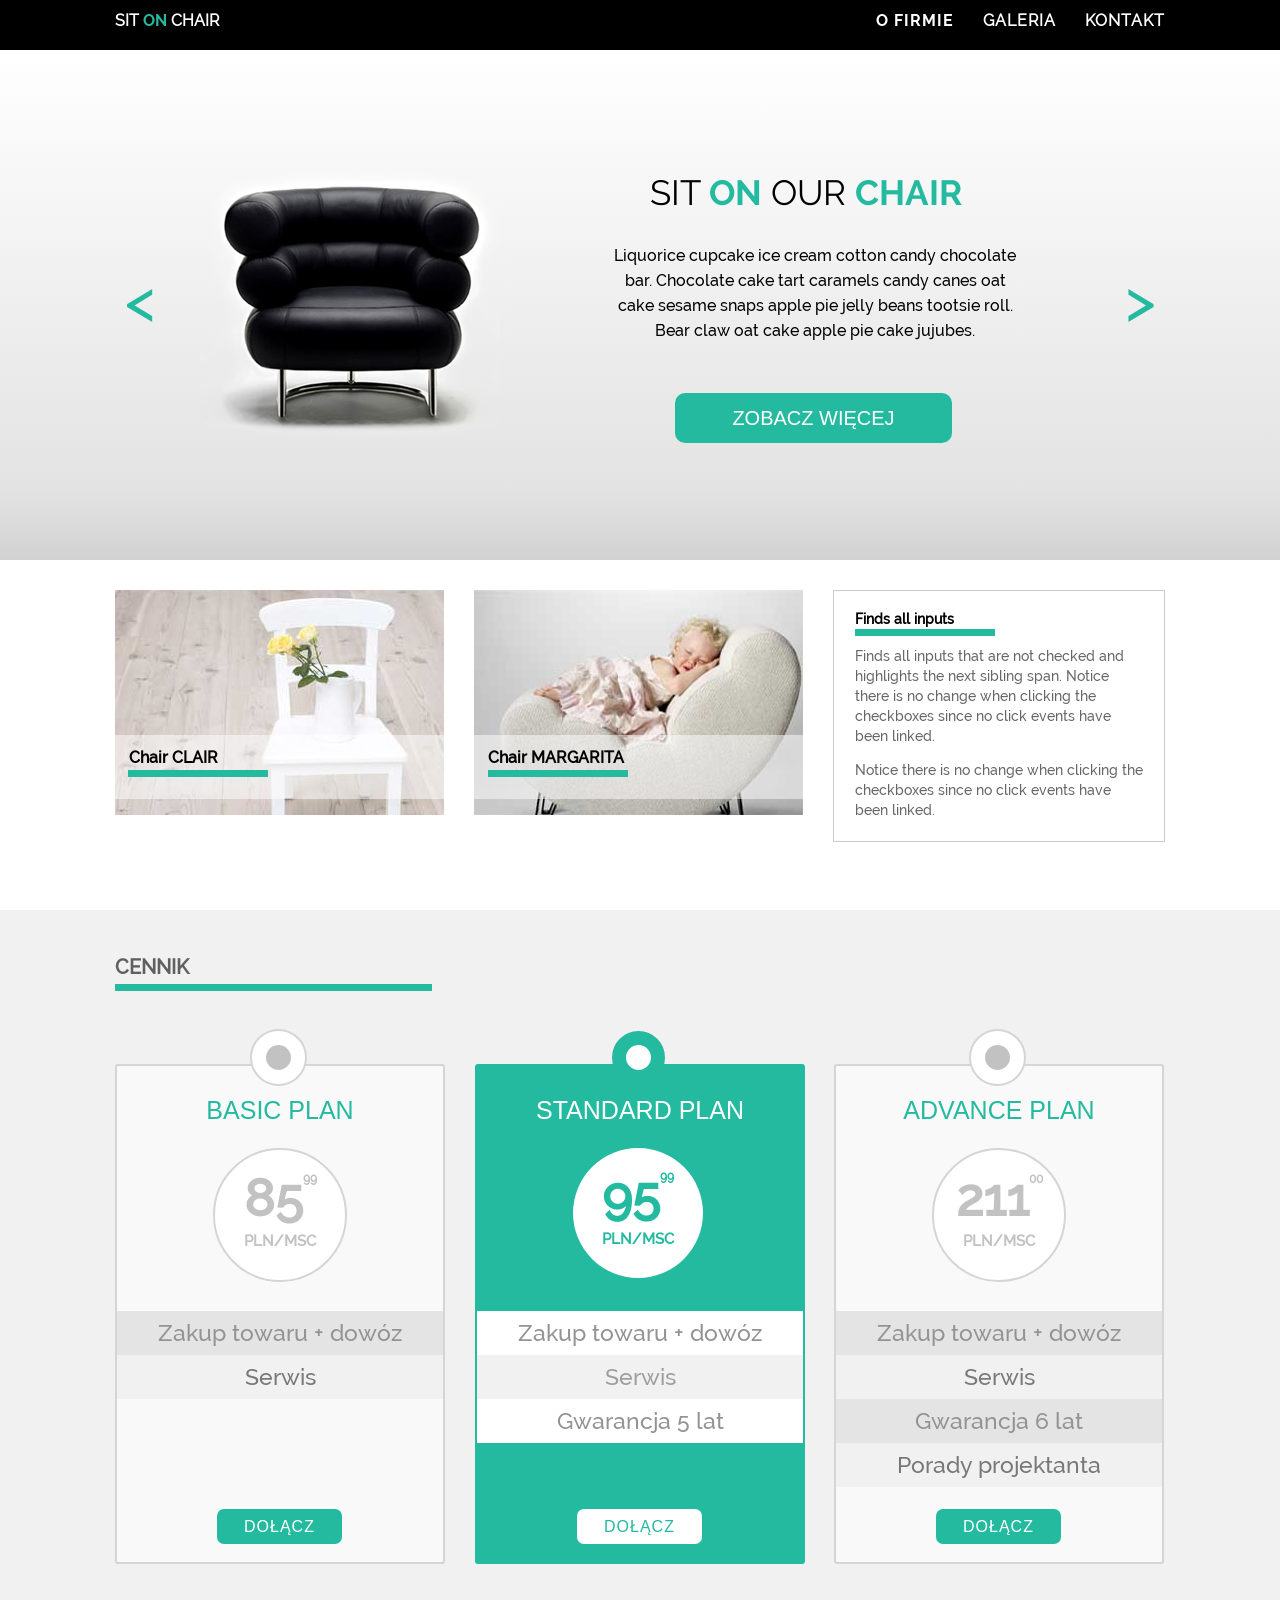
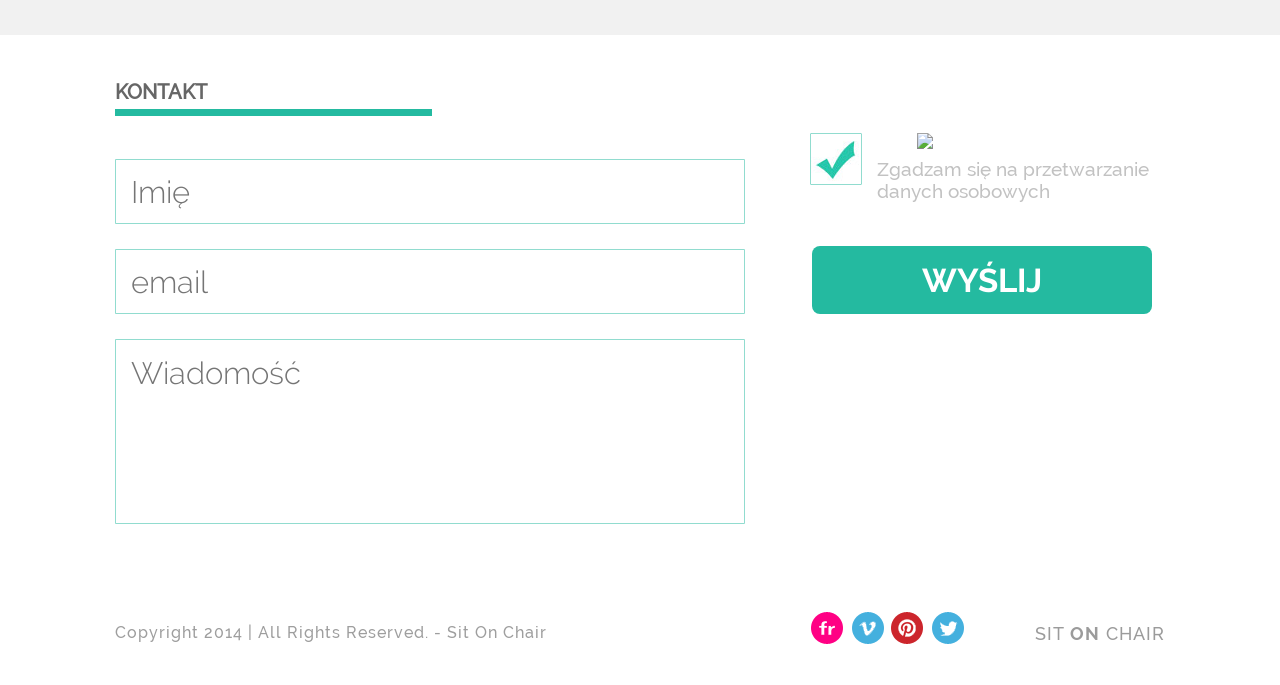
==== commit ba4d417f: "added dropdown menu and hide content feature on img" ====
--- a/index.html
+++ b/index.html
@@ -15,7 +15,13 @@
         <nav class="main_width">
             <h1 class="regularFont">Sit <span>on</span> chair</h1>
             <ul id="menulist" class="regularFont">
-                <li>o firmie</li>
+                <li><span>o firmie </span>
+                <ul class="sub_menu">
+                    <li>Aktualności</li>
+                    <li>Nasz team</li>
+                    <li>Historia</li>
+                </ul>
+            </li>
                 <li>galeria</li>
                 <li>kontakt</li>
             </ul>
@@ -40,24 +46,24 @@
     <section id="section_2">
         <div class="main_width">
 
-            <div>
+            <div class="img_wrapper">
                 <div>
                     <img src="images/box1_img.jpg" alt="Chair CLAIR" title="Chair CLAIR" class="chairs_images" />
                 </div>
-                <div id="clair_div">
+                <div id="clair_div" class="hide">
                     <p>Chair CLAIR</p>
                 </div>
-                <div id="div_green_1" class="greenDiV"></div>
+                <div id="div_green_1" class="greenDiV hide"></div>
             </div>
 
-            <div>
+            <div class="img_wrapper">
                 <div>
                     <img src="images/box2_img.jpg" alt="Chair MARGARITA" title="Chair MARGARITA" class="chairs_images" />
                 </div>
-                <div id="margarita_div">
+                <div id="margarita_div" class="hide">
                     <p>Chair MARGARITA</p>
                 </div>
-                <div id="div_green_2" class="greenDiV"></div>
+                <div id="div_green_2" class="greenDiV hide"></div>
             </div>
 
             <div id="finds_all_inputs">
@@ -169,7 +175,7 @@
                     </div>
                 </div>
                 </footer>
-
+<script type="text/javascript" src="js/app.js"></script>
 </body>
 
 </html>
--- a/css/style.css
+++ b/css/style.css
@@ -2,6 +2,7 @@
     /*font-family: 'ralewayregular', Arial, sans-serif;*/
     font-family: 'ralewaymedium', Arial, sans-serif;
 }
+
 
 /*main container*/
 
@@ -12,15 +13,19 @@
     margin: auto;
     /*border: 1px solid red;*/
 }
+
 .regularFont {
     font-family: 'ralewayregular', Arial, sans-serif;
 }
+
 .lightFont {
     font-family: 'ralewaylight', Arial, sans-serif;
 }
+
 .boldFont {
     font-family: 'ralewaybold', Arial, sans-serif;
 }
+
 
 /*header, menu*/
 
@@ -30,11 +35,13 @@
     background-color: black;
     font-weight: bold;
 }
+
 header .main_width {
     width: 1050px;
     margin-top: 0;
     position: relative;
 }
+
 h1 {
     color: white;
     font-size: 16px;
@@ -44,6 +51,7 @@
     top: 13px;
     left: 0;
 }
+
 #menulist {
     position: absolute;
     right: 0;
@@ -52,13 +60,68 @@
     text-transform: uppercase;
     font-size: 16px;
 }
+
 #menulist li {
     color: white;
     display: inline;
     padding: 0;
     margin-left: 25px;
     letter-spacing: 1px;
-}
+    cursor: pointer;
+    height: 40px;
+}
+
+#menulist li:first-child {
+    position: relative;
+    display: inline-block;
+}
+
+
+/*show dropdown menu on hover*/
+
+#menulist li:first-child:hover .sub_menu {
+    display: block;
+}
+
+
+/*submenu*/
+
+#menulist .sub_menu {
+    position: absolute;
+    display: none;
+    z-index: 10;
+    top: 50px;
+    background: black;
+    padding: 5px 0;
+}
+
+#menulist .sub_menu::before {
+    position: absolute;
+    content: "";
+    width: 0;
+    height: 0;
+    border-left: 15px solid transparent;
+    border-right: 15px solid transparent;
+    border-bottom: 13px solid black;
+    top: -13px;
+    right: 88px;
+    ;
+}
+
+#menulist .sub_menu li {
+    display: block;
+    text-transform: capitalize;
+    font-size: 14px;
+    font-weight: initial;
+    margin-right: 25px;
+    padding: 8px 0;
+    height: 15px;
+}
+
+#menulist span {
+    color: white;
+}
+
 span {
     color: rgb(36, 186, 160);
     /*sekcja pierwsza paragraf*/
@@ -66,12 +129,14 @@
     font-family: 'ralewaybold', Arial, sans-serif;
 }
 
+
 /*section 1, carousel*/
 
 #section_1_carousel .main_width {
     height: 510px;
     position: relative;
 }
+
 #section_1_carousel {
     width: 100%;
     /*#D1D0D8*/
@@ -86,12 +151,14 @@
     background: linear-gradient(to bottom, rgba(255, 255, 255, 1) 0%, rgba(227, 227, 227, 1) 86%, rgba(219, 219, 219, 1) 93%, rgba(209, 209, 209, 1) 100%);
     filter: progid: DXImageTransform.Microsoft.gradient( startColorstr='#ffffff', endColorstr='#d1d1d1', GradientType=0);
 }
+
 .photo_chair {
     position: absolute;
     /*border: 1px solid blue;*/
     left: 0;
     top: 85px;
 }
+
 .sit_on_paragraph {
     width: 500px;
     height: 338px;
@@ -101,6 +168,7 @@
     top: 85px;
     display: inline-block;
 }
+
 .sit_on_paragraph h1:first-child {
     font-size: 35px;
     color: black;
@@ -110,6 +178,7 @@
     left: 75px;
     top: 30px;
 }
+
 .sit_on_paragraph p:first-of-type {
     font-size: 16px;
     padding: 10px;
@@ -119,6 +188,7 @@
     text-align: center;
     line-height: 25px;
 }
+
 #button_1 {
     border-radius: 10px;
     background-color: rgb(36, 186, 160);
@@ -130,15 +200,19 @@
     border: none;
     font-size: 20px;
     color: white;
-}
+    cursor: pointer;
+}
+
 .smaller_1 {
     position: absolute;
     right: 0;
 }
+
 .smaller_2 {
     position: absolute;
     left: 0;
 }
+
 .tag {
     width: 50px;
     height: 50px;
@@ -148,7 +222,9 @@
     padding-bottom: 10px;
     /*border: 1px solid red;*/
     bottom: 230px;
-}
+    cursor: pointer;
+}
+
 
 /*section 2, 2 pics + article*/
 
@@ -156,11 +232,13 @@
     height: 350px;
     background-color: white;
 }
+
 #section_2 .main_width {
     height: 350px;
     position: relative;
     /*padding-top: 25px;*/
 }
+
 #finds_all_inputs {
     height: 250px;
     width: 330px;
@@ -168,17 +246,22 @@
     float: right;
     margin-top: 30px;
 }
+
 #section_2 .main_width img:first-child {
     float: left;
     margin-right: 30px;
-}
+    cursor: pointer;
+}
+
 #section_2 .main_width img:nth-child(2) {
     float: left;
     margin-left: 30px;
 }
+
 .chairs_images {
     padding-top: 30px;
 }
+
 #clair_div {
     height: 64px;
     width: 330px;
@@ -186,11 +269,13 @@
     position: absolute;
     top: 175px;
 }
+
 #div_green_1 {
     position: absolute;
     top: 210px;
     left: 13px;
 }
+
 #margarita_div {
     height: 64px;
     width: 330px;
@@ -199,42 +284,58 @@
     top: 175px;
     left: 359px;
 }
+
 #div_green_2 {
     position: absolute;
     top: 210px;
     left: 373px;
 }
+
 #margarita_div p, #clair_div p {
     margin-top: 15px;
     margin-left: 14px;
     font-weight: bold;
 }
+
 #text_in_third_div {
     margin: 21px;
     font-size: 14px;
     color: rgba(0, 0, 0, 0.6);
     position: relative;
 }
+
 #div_green {
     position: absolute;
     top: 17px;
 }
+
 .greenDiV {
     height: 7px;
     width: 140px;
     background-color: rgb(36, 186, 160);
 }
+
+
+/*hide img content*/
+
+.img_wrapper:hover .hide {
+    display: none;
+}
+
 h3 {
     font-weight: bold;
     margin-bottom: 20px;
     color: black;
 }
+
 #all_inputs_first_p {
     line-height: 20px;
 }
+
 #all_inputs_second_p {
     line-height: 20px;
 }
+
 
 /*section 3, price list*/
 
@@ -243,9 +344,11 @@
     height: 725px;
     background-color: rgb(241, 241, 241);
 }
+
 #section_3 .main_width {
     padding-top: 47px;
 }
+
 .cennik {
     position: relative;
     margin-bottom: 47px;
@@ -253,6 +356,7 @@
     font-size: 20px;
     font-weight: bold;
 }
+
 #div_green_3 {
     height: 7px;
     width: 317px;
@@ -260,6 +364,7 @@
     position: absolute;
     top: 27px;
 }
+
 
 /*section 3, basic plan*/
 
@@ -276,6 +381,7 @@
     display: inline-block;
     border-radius: 3px;
 }
+
 .circle_dot {
     width: 25px;
     height: 25px;
@@ -287,11 +393,13 @@
     top: -35px;
     left: 135px;
 }
-.prices> p span {
+
+.prices>p span {
     font-size: 25px;
     font-family: Arial, sans-serif;
     /*font-weight: bold;*/
 }
+
 .price_circle {
     width: 130px;
     height: 130px;
@@ -304,34 +412,41 @@
     top: 82px;
     left: 96px;
 }
+
 .price_circle p:first-child {
     font-size: 51px;
     margin-top: 23px;
 }
+
 .price_circle p:nth-child(2) {
     font-size: 15px;
     margin-top: 10px;
 }
+
 sup {
     font-size: 12px;
     vertical-align: top;
 }
+
 .plans ul:first-of-type {
     position: absolute;
     font-size: 23px;
     width: 100%;
     top: 245px;
 }
+
 .plans li:nth-child(odd) {
     color: rgb(147, 147, 147);
     background-color: rgb(228, 228, 228);
     line-height: 44px;
 }
+
 .plans li:nth-child(even) {
     color: rgb(120, 120, 120);
     background-color: rgb(241, 241, 241);
     line-height: 44px;
 }
+
 .button_2 {
     width: 125px;
     height: 35px;
@@ -344,7 +459,9 @@
     position: absolute;
     bottom: 18px;
     left: 100px;
-}
+    cursor: pointer;
+}
+
 
 /*middle plan - standard plan*/
 
@@ -354,28 +471,35 @@
     border: 2px solid rgb(36, 186, 160);
     border-radius: 3px;
 }
+
 .diffrent .circle_dot {
     background-color: white;
     border: 14px solid rgb(36, 186, 160);
     box-shadow: none;
 }
+
 .diffrent span {
     color: white;
 }
+
 .diffrent .price_circle {
     color: rgb(36, 186, 160);
     border: none;
 }
+
 .diffrent li:nth-child(odd) {
     background-color: white;
 }
+
 .diffrent li:nth-child(even) {
     color: rgb(158, 158, 158);
 }
+
 .diffrent input {
     background-color: white;
     color: rgb(36, 186, 160);
 }
+
 
 /*section 4, contact*/
 
@@ -384,15 +508,18 @@
     height: 560px;
     background-color: white;
 }
+
 #section_4 .main_width {
     box-sizing: border-box;
     position: relative;
     padding-top: 47px;
 }
+
 form input {
     height: 65px;
     width: 630px;
 }
+
 .formIn {
     box-sizing: border-box;
     border: 1px solid rgba(36, 186, 160, .5);
@@ -403,11 +530,13 @@
     margin-bottom: 15px;
     margin-top: 10px;
 }
+
 textarea {
     height: 185px;
     width: 630px;
     resize: none;
 }
+
 
 /*red_chair and agreement/send*/
 
@@ -421,9 +550,11 @@
     right: 0px;
     padding: 0px 10px 5px 10px;
 }
+
 .red_chair_wrapper>img {
     margin-left: 40px;
 }
+
 .red_chair_wrapper div:first-of-type {
     height: 52px;
     width: 52px;
@@ -434,15 +565,18 @@
     float: left;
     margin-right: 15px;
 }
+
 .red_chair_wrapper p:first-of-type {
     color: rgb(194, 194, 194);
     line-height: 22px;
     font-size: 19px;
     margin-top: 6px;
 }
+
 .clearfix {
     clear: both;
 }
+
 .button_3 {
     height: 68px;
     width: 340px;
@@ -453,7 +587,9 @@
     font-size: 33px;
     margin-top: 44px;
     margin-left: 2px;
-}
+    cursor: pointer;
+}
+
 
 /*footer, logo*/
 
@@ -462,20 +598,24 @@
     height: 90px;
     background-color: white;
 }
+
 footer .main_width {
     box-sizing: border-box;
     /*padding-top: 30px;*/
     letter-spacing: 1px;
 }
+
 footer p:first-of-type {
     color: rgb(158, 158, 158);
     float: left;
     padding-top: 30px;
 }
+
 .logos {
     float: right;
     margin-top: 15px;
 }
+
 footer p:last-of-type {
     float: right;
     color: rgb(155, 155, 155);
@@ -483,6 +623,7 @@
     margin-left: 70px;
     padding-top: 30px;
 }
+
 footer span:first-of-type {
     color: rgb(155, 155, 155);
     font-weight: bold;
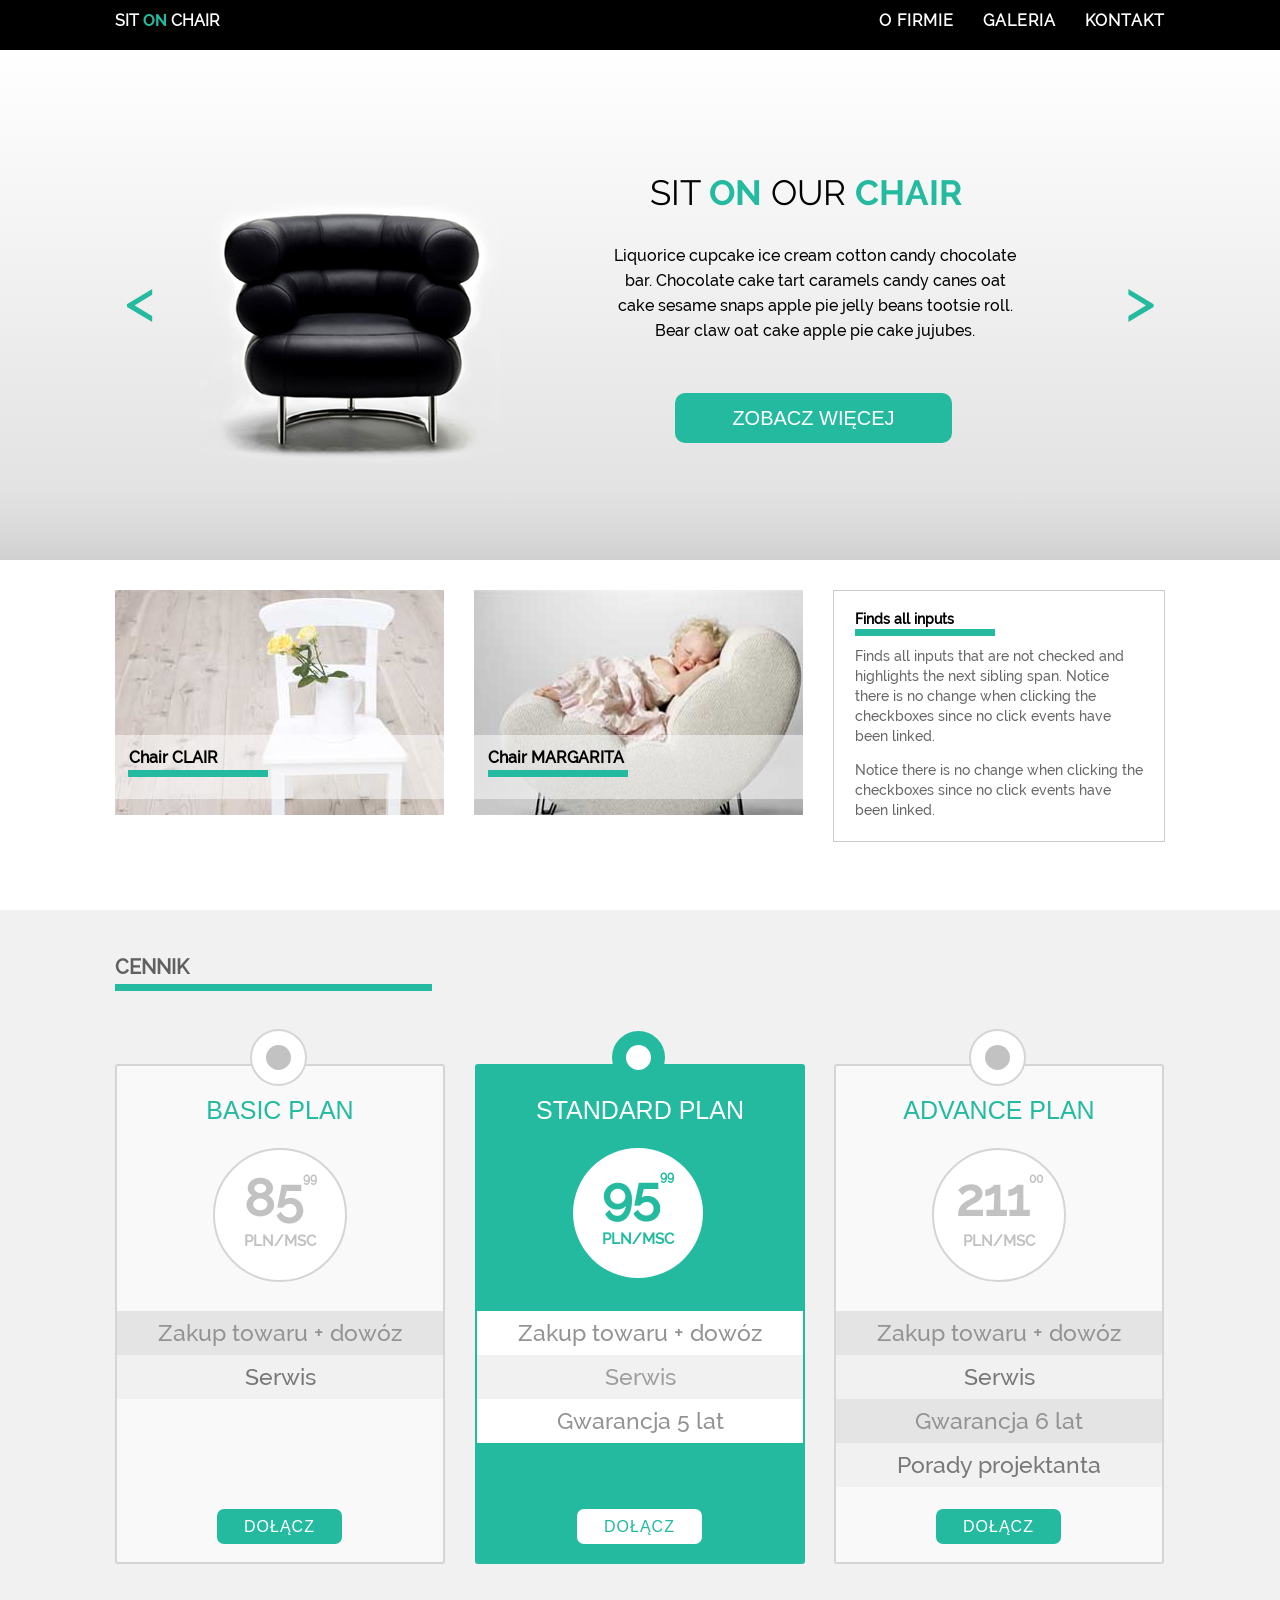
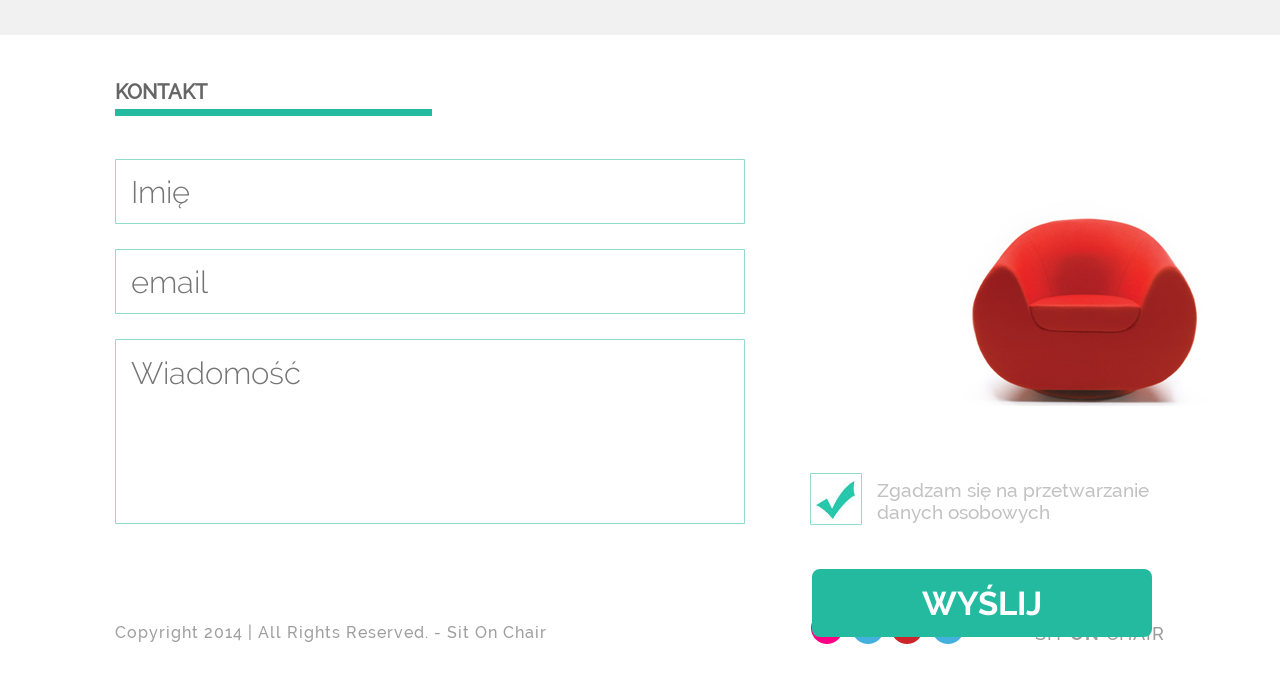
==== commit f073ef3a: "added chair-slider" ====
--- a/index.html
+++ b/index.html
@@ -15,13 +15,13 @@
         <nav class="main_width">
             <h1 class="regularFont">Sit <span>on</span> chair</h1>
             <ul id="menulist" class="regularFont">
-                <li><span>o firmie </span>
-                <ul class="sub_menu">
-                    <li>Aktualności</li>
-                    <li>Nasz team</li>
-                    <li>Historia</li>
-                </ul>
-            </li>
+                <li><span class="regularFont">o firmie </span>
+                    <ul class="sub_menu">
+                        <li>Aktualności</li>
+                        <li>Nasz team</li>
+                        <li>Historia</li>
+                    </ul>
+                </li>
                 <li>galeria</li>
                 <li>kontakt</li>
             </ul>
@@ -30,7 +30,19 @@
     <!-- section 1, carousel -->
     <section id="section_1_carousel">
         <div class="main_width">
-            <img src="images/black_chair.png" class="photo_chair" alt="black chair" title="black chair" />
+            <div class="slider">
+                <ul>
+                    <li>
+                        <img src="images/black_chair.png" class="photo_chair" alt="black chair" title="black chair" />
+                    </li>
+                    <li>
+                        <img src="images/red_chair.png" class="photo_chair" alt="red chair" title="red chair" />
+                    </li>
+                    <li>
+                        <img src="images/orange_chair.png" class="photo_chair orange" alt="orange chair" title="orange chair" />
+                    </li>
+                </ul>
+            </div>
             <div class="sit_on_paragraph">
                 <h1 class="regularFont">sit <span>on</span> our <span>chair</span></h1>
                 <p>Liquorice cupcake ice cream cotton candy chocolate bar. Chocolate cake tart caramels candy canes oat cake sesame snaps apple pie jelly beans tootsie roll. Bear claw oat cake apple pie cake jujubes.</p>
@@ -175,7 +187,7 @@
                     </div>
                 </div>
                 </footer>
-<script type="text/javascript" src="js/app.js"></script>
+                <script type="text/javascript" src="js/app.js"></script>
 </body>
 
 </html>
--- a/css/style.css
+++ b/css/style.css
@@ -120,6 +120,7 @@
 
 #menulist span {
     color: white;
+    /*font-weight: normal*/
 }
 
 span {
@@ -152,17 +153,37 @@
     filter: progid: DXImageTransform.Microsoft.gradient( startColorstr='#ffffff', endColorstr='#d1d1d1', GradientType=0);
 }
 
-.photo_chair {
-    position: absolute;
-    /*border: 1px solid blue;*/
+.slider {
+    position: absolute;
     left: 0;
     top: 85px;
+    width: 470px;
+    height: 337px;
+    overflow: hidden;
+}
+
+.slider ul {
+    width: 1450px;
+}
+
+.slider ul li {
+    width: 470px;
+    height: 337px;
+    display: inline-block;
+}
+
+.photo_chair {
+    width: 100%;
+}
+
+.slider .orange {
+    width: 80%;
+    margin: 10%;
 }
 
 .sit_on_paragraph {
     width: 500px;
     height: 338px;
-    /*border: 1px solid green;*/
     position: relative;
     right: -450px;
     top: 85px;
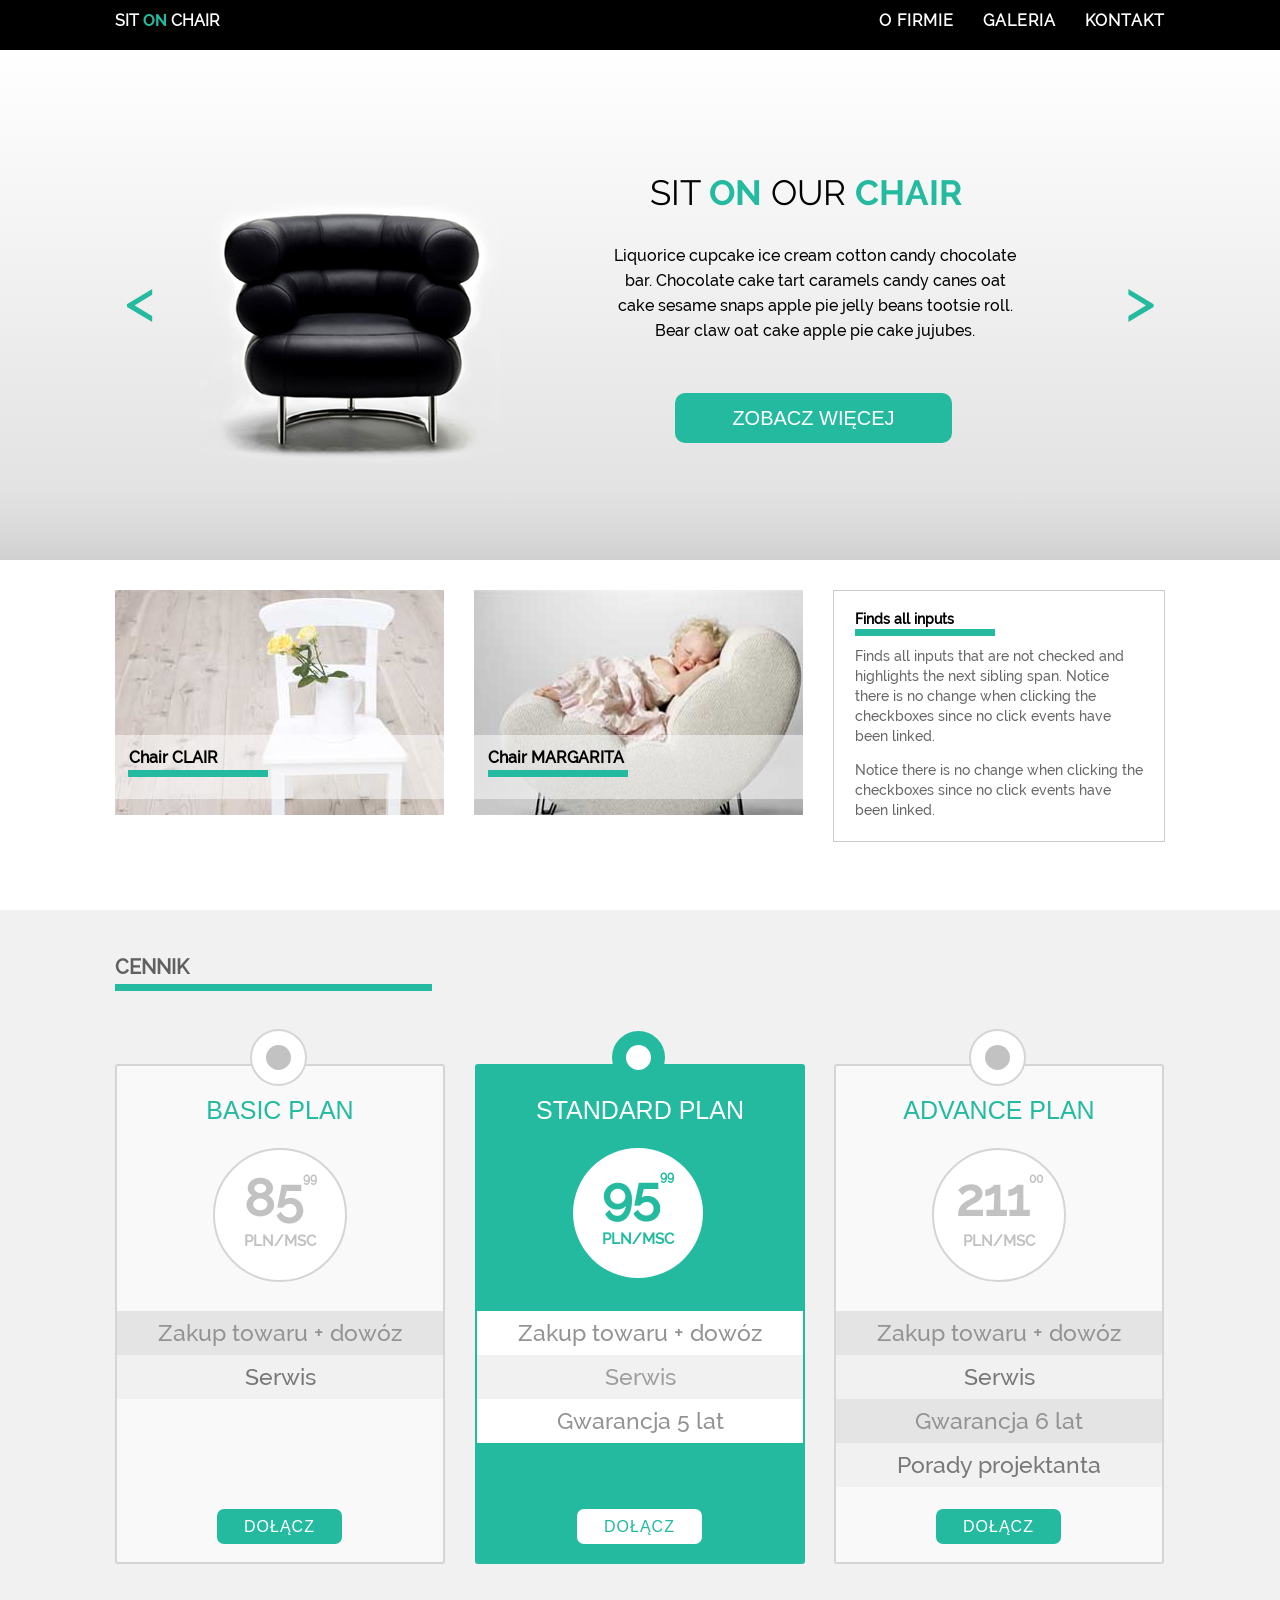
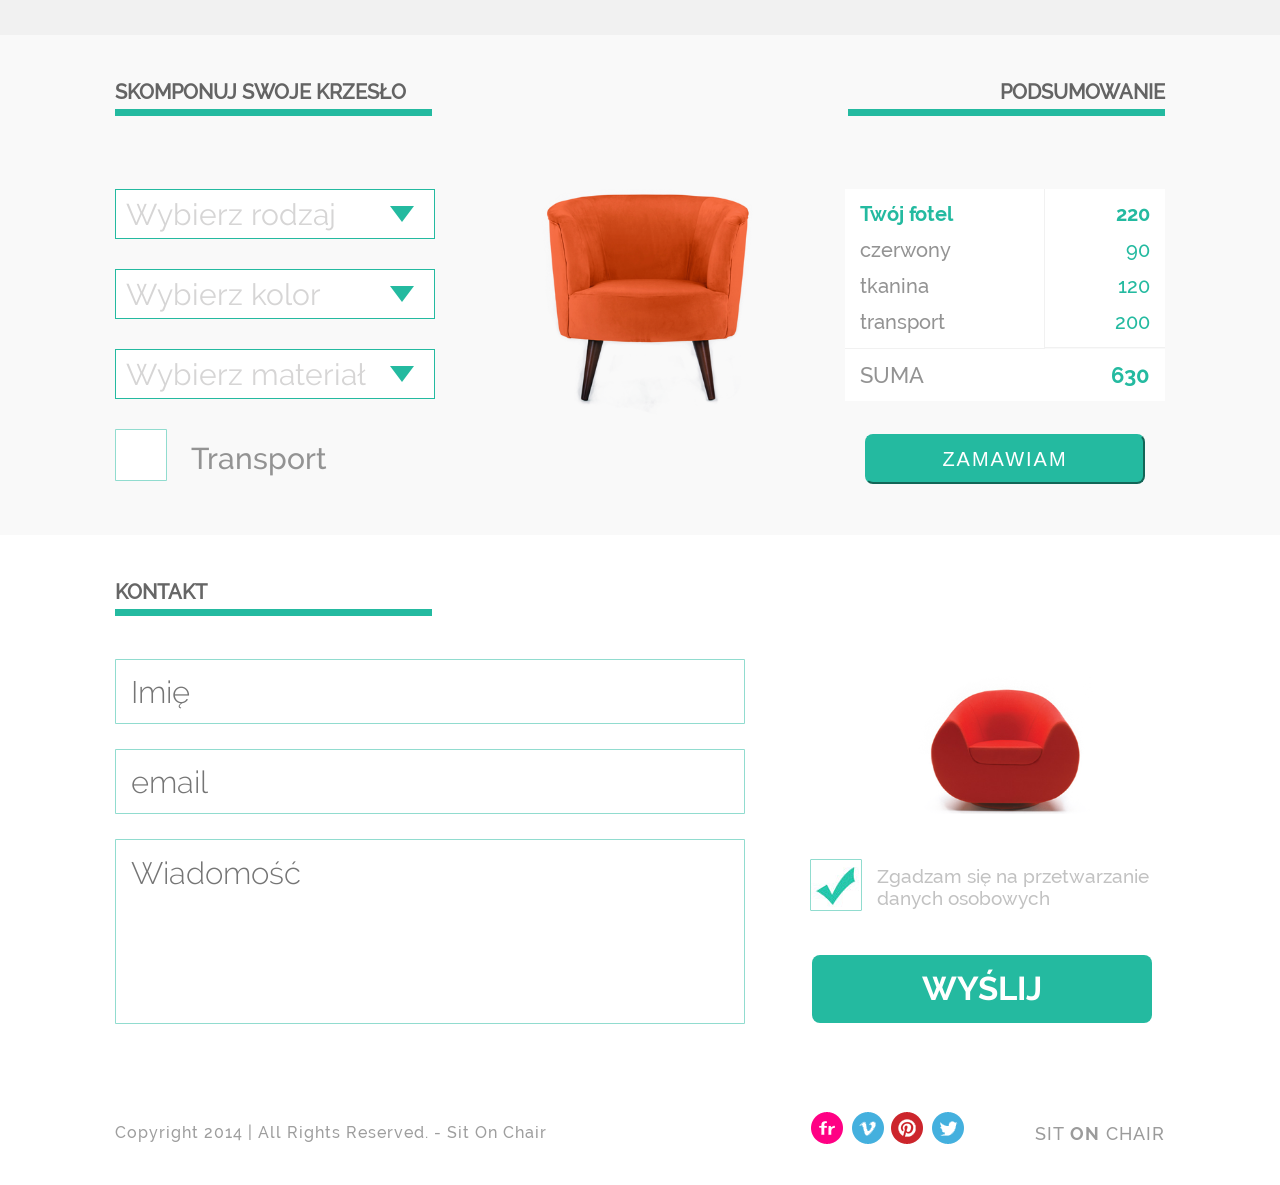
==== commit 2caaabd0: "added new section" ====
--- a/index.html
+++ b/index.html
@@ -10,7 +10,7 @@
 </head>
 
 <body>
-    <!-- header, menu -->
+    <!-- *******************header, menu********************* -->
     <header>
         <nav class="main_width">
             <h1 class="regularFont">Sit <span>on</span> chair</h1>
@@ -27,7 +27,7 @@
             </ul>
         </nav>
     </header>
-    <!-- section 1, carousel -->
+    <!-- *****************section 1, carousel**************** -->
     <section id="section_1_carousel">
         <div class="main_width">
             <div class="slider">
@@ -54,7 +54,7 @@
             </div>
         </div class="main_width">
     </section>
-    <!-- section 2, 2 pics + article -->
+    <!-- **************section 2, 2 pics + article************** -->
     <section id="section_2">
         <div class="main_width">
 
@@ -90,10 +90,10 @@
 
         </div>
     </section>
-    <!-- section 3, price list -->
+    <!-- *******************section 3, price list*********************** -->
     <section id="section_3">
         <div class="main_width">
-            <div class="cennik">
+            <div class="green_line">
                 <p>CENNIK</p>
                 <div id="div_green_3"></div>
             </div>
@@ -150,44 +150,161 @@
              </div>
             </div>
         </section>
-        <!-- section 4, contact -->
-        <section id="section_4">
+
+        <!-- ******************section make your own chair******************** -->
+        <section id="makeChair">
           <div class="main_width">
-          <div class="cennik">
-              <p>KONTAKT</p>
-              <div id="div_green_3"></div>
-          </div>
-          <!-- form -->
-          <form>
-           <input class="formIn lightFont"  type="text" name="name" placeholder="Imię"><br>
-           <input class="formIn lightFont"  type="emial" name="email" placeholder="email"><br>
-           <textarea class="formIn lightFont"  type="text" name="message" placeholder="Wiadomość"></textarea>
-          </form>
-         <!-- red_chair and agreement/send -->
-          <div class="red_chair_wrapper">
-               <img src="images/red_chair.png"/>
-
-               <div><img src="images/form_ok.jpg" /></div>
-               <p>Zgadzam się na przetwarzanie danych osobowych</p>
-               <div class="clearfix"></div>
-               <input class="button_3 boldFont" type="submit" name="button_3" value="WYŚLIJ">
-          </div>
-         </div>
-        </section>
-        <!-- footer, logo -->
-        <footer>
-          <div class="main_width">
-          <p>Copyright 2014 | All Rights Reserved. - Sit On Chair</p>
-          <p>SIT <span>ON</span> CHAIR</p>
-                    <div class="logos">
-                        <img src="images/flickr.png" />
-                        <img src="images/vimeo.png" />
-                        <img src="images/pinterest.png" />
-                        <img src="images/twitter.png" />
-                    </div>
-                </div>
-                </footer>
-                <script type="text/javascript" src="js/app.js"></script>
+
+              <div class="green_line left">
+                  <p>SKOMPONUJ SWOJE KRZESŁO</p>
+                  <div id="div_green_3"></div>
+              </div>
+
+              <div class="green_line right">
+                  <p>PODSUMOWANIE</p>
+                  <div id="div_green_3"></div>
+              </div>
+
+               <div class="form">
+                   <!-- select chair parts -->
+                   <!-- select chair -->
+                   <div class="section_wrapper inputs">
+
+                   <div class="list_wrapper">
+                   <div class="dropdown_list">
+                       <span class="list_label regularFont">Wybierz rodzaj</span>
+                        <span class="list_arrow"></span>
+                        <ul class="list_content">
+                            <li data-name-price="120">
+                                Clair
+                            </li>
+                            <li data-name-price="430">
+                                Margarita
+                            </li>
+                            <li data-name-price="350">
+                                Selena
+                            </li>
+                        </ul>
+                </div>
+            </div>
+            <!-- select color -->
+            <div class="list_wrapper">
+                <div class="dropdown_list">
+                    <span class="list_label regularFont">Wybierz kolor</span>
+                    <span class="list_arrow"></span>
+                    <ul class="list_content">
+                        <li data-color-price="200">
+                            Czerwony
+                        </li>
+                        <li data-color-price="130">
+                            Czarny
+                        </li>
+                        <li data-color-price="80">
+                            Pomarańczowy
+                        </li>
+                    </ul>
+                </div>
+            </div>
+            <!-- select material -->
+            <div class="list_wrapper">
+                <div class="dropdown_list">
+                    <span class="list_label regularFont">Wybierz materiał</span>
+                    <span class="list_arrow"></span>
+                    <ul class="list_content">
+                        <li data-material-price="330">
+                            Tkanina
+                        </li>
+                        <li data-material-price="520">
+                            Skóra
+                        </li>
+                    </ul>
+                </div>
+            </div>
+            <div class="check_box"><img src="images/form_ok.jpg" /></div>
+            <div class="transport_label">
+                Transport
+            </div>
+        </div>
+
+        <!-- section with chair image -->
+        <div class="section_wrapper middle">
+            <img src="images/orange_chair.png" />
+        </div>
+        <!-- order section -->
+        <div class="section_wrapper order">
+            <div class="left_panel">
+                <p class="chair_name boldFont">
+                    Twój fotel
+                </p>
+                <p class="chair_color">czerwony</p>
+                <p class="chair_material">tkanina</p>
+                <p class="chair_transport">transport</p>
+            </div>
+
+            <div class="right_panel">
+                <p class="chair_name_value boldFont">220</p>
+                <p class="chair_color_value">90</p>
+                <p class="chair_material_value">120</p>
+                <p class="chair_transport_value">200</p>
+            </div>
+
+            <div class="sum_label">
+                <p>
+                    SUMA
+                </p>
+            </div>
+
+            <div class="sum boldFont">
+                <p>
+                    630
+                </p>
+            </div>
+            <input class="send_order" type="submit" value="ZAMAWIAM" />
+        </div>
+
+        </div>
+        </div>
+    </section>
+    <!-- ***********************section 4, contact************************ -->
+    <section id="section_4">
+        <div class="main_width">
+            <div class="green_line">
+                <p>KONTAKT</p>
+                <div id="div_green_3"></div>
+            </div>
+            <!-- form -->
+            <form>
+                <input class="formIn lightFont" type="text" name="name" placeholder="Imię"><br>
+                <input class="formIn lightFont" type="emial" name="email" placeholder="email"><br>
+                <textarea class="formIn lightFont" type="text" name="message" placeholder="Wiadomość"></textarea>
+                <!-- </form> -->
+                <!-- red_chair and agreement/send -->
+                <div class="red_chair_wrapper">
+                    <img src="images/red_chair.png" />
+
+                    <div><img src="images/form_ok.jpg" /></div>
+                    <p>Zgadzam się na przetwarzanie danych osobowych</p>
+                    <div class="clearfix"></div>
+                    <input class="button_3 boldFont" type="submit" name="button_3" value="WYŚLIJ">
+                </div>
+            </form>
+        </div>
+    </section>
+    <!-- ******************footer, logo*********************** -->
+    <footer>
+        <div class="main_width">
+            <p>Copyright 2014 | All Rights Reserved. - Sit On Chair</p>
+            <p>SIT <span>ON</span> CHAIR</p>
+            <div class="logos">
+                <a href="#flickr" target="_blank"><img src="images/flickr.png" /></a>
+                <a href="#vimeo" target="_blank"><img src="images/vimeo.png" /></a>
+                <a href="#pinterest" target="_blank"><img src="images/pinterest.png" /></a>
+                <a href="#twitter" target="_blank"><img src="images/twitter.png" /></a>
+            </div>
+        </div>
+    </footer>
+
+    <script type="text/javascript" src="js/app.js"></script>
 </body>
 
 </html>
--- a/css/style.css
+++ b/css/style.css
@@ -370,7 +370,7 @@
     padding-top: 47px;
 }
 
-.cennik {
+.green_line {
     position: relative;
     margin-bottom: 47px;
     color: rgba(0, 0, 0, 0.6);
@@ -521,6 +521,201 @@
     color: rgb(36, 186, 160);
 }
 
+.plans:hover {
+    box-shadow: 0px 0px 20px black;
+}
+
+
+/*section makeChair*/
+
+#makeChair {
+    width: 100%;
+    height: 500px;
+    box-sizing: border-box;
+    background-color: rgb(249, 249, 249);
+    padding: 47px 0;
+}
+
+.left {
+    float: left;
+}
+
+.right {
+    float: right;
+}
+
+.right p {
+    width: 317px;
+    text-align: right;
+}
+
+.form {
+    clear: both;
+    width: 100%;
+    padding: 40px 0;
+    display: flex;
+    justify-content: space-between;
+}
+
+.dropdown_list {
+    width: 320px;
+    height: 50px;
+    border: 1px solid rgb(36, 186, 160);
+    background-color: white;
+    box-sizing: border-box;
+    padding: 10px;
+    position: relative;
+    margin-bottom: 30px;
+}
+
+.dropdown_list .list_label {
+    font-size: 30px;
+    text-transform: initial;
+    color: rgb(214, 213, 213);
+}
+
+.dropdown_list .list_arrow {
+    position: absolute;
+    height: 0;
+    width: 0;
+    border-left: 12px solid transparent;
+    border-right: 12px solid transparent;
+    border-bottom: 16px solid rgb(36, 186, 160);
+    top: 16px;
+    right: 20px;
+    transform: rotate(180deg);
+    cursor: pointer;
+}
+
+.dropdown_list .list_content {
+    width: 320px;
+    box-sizing: border-box;
+    position: absolute;
+    top: 48px;
+    border: 1px solid rgb(214, 213, 213);
+    left: -1px;
+    z-index: 10;
+    cursor: pointer;
+    display: none;
+}
+
+.list_content li {
+    padding: 10px 12px;
+    background-color: white;
+    color: rgb(120, 120, 120);
+}
+
+.list_content li:hover {
+    background-color: rgb(241, 241, 241);
+}
+
+.check_box {
+    box-sizing: border-box;
+    height: 52px;
+    width: 52px;
+    border: 1px solid rgba(36, 186, 160, .5);
+    border-radius: 1px;
+    padding-top: 7px;
+    display: inline-block;
+    margin-right: 20px;
+    background-color: white;
+    cursor:pointer;
+}
+
+.check_box img {
+    display: none;
+}
+
+.transport_label {
+    display: inline-block;
+    vertical-align: top;
+    padding: 15px 0;
+    font-size: 30px;
+    color: rgb(147, 147, 147);
+}
+
+.section_wrapper {
+    width: 320px;
+}
+
+.section_wrapper img {
+    width: 100%;
+}
+
+
+/*order panel*/
+
+.left_panel, .right_panel, .sum_label, .sum {
+    box-sizing: border-box;
+    background-color: white;
+    padding: 15px;
+}
+
+.left_panel {
+    width: 200px;
+    height: 160px;
+    color: rgb(36, 186, 160);
+    font-size: 20px;
+    border-right: 1px solid rgb(241, 241, 241);
+    border-bottom: 1px solid rgb(241, 241, 241);
+    display: inline-block;
+    float: left;
+}
+
+.sum_label, .left_panel p:not(.chair_name) {
+    color: rgb(147, 147, 147);
+}
+
+.left_panel p, .right_panel p {
+    margin-bottom: 16px;
+}
+
+.right_panel {
+    width: 120px;
+    height: 159px;
+    float: left;
+    font-size: 20px;
+    color: rgb(36, 186, 160);
+    border-bottom: 1px solid rgb(241, 241, 241);
+    text-align: right;
+}
+
+.order {
+    border-radius: 3px;
+}
+
+.sum_label {
+    clear: both;
+    width: 200px;
+    box-sizing: border-box;
+    font-size: 22px;
+    display: inline-block;
+}
+
+.sum {
+    width: 120px;
+    display: inline-block;
+    float: right;
+    font-size: 22px;
+    color: rgb(36, 186, 160);
+    text-align: right;
+}
+
+.send_order {
+    clear: both;
+    width: 280px;
+    height: 50px;
+    color: white;
+    background-color: rgb(36, 186, 160);
+    border-radius: 8px;
+    font-size: 20px;
+    letter-spacing: 2px;
+    border-color: rgb(36, 186, 160);
+    margin-top: 33px;
+    margin-left: 20px;
+    cursor: pointer;
+}
+
 
 /*section 4, contact*/
 
@@ -574,6 +769,7 @@
 
 .red_chair_wrapper>img {
     margin-left: 40px;
+    width: 90%;
 }
 
 .red_chair_wrapper div:first-of-type {
@@ -585,6 +781,7 @@
     padding-top: 7px;
     float: left;
     margin-right: 15px;
+    cursor: pointer;
 }
 
 .red_chair_wrapper p:first-of-type {
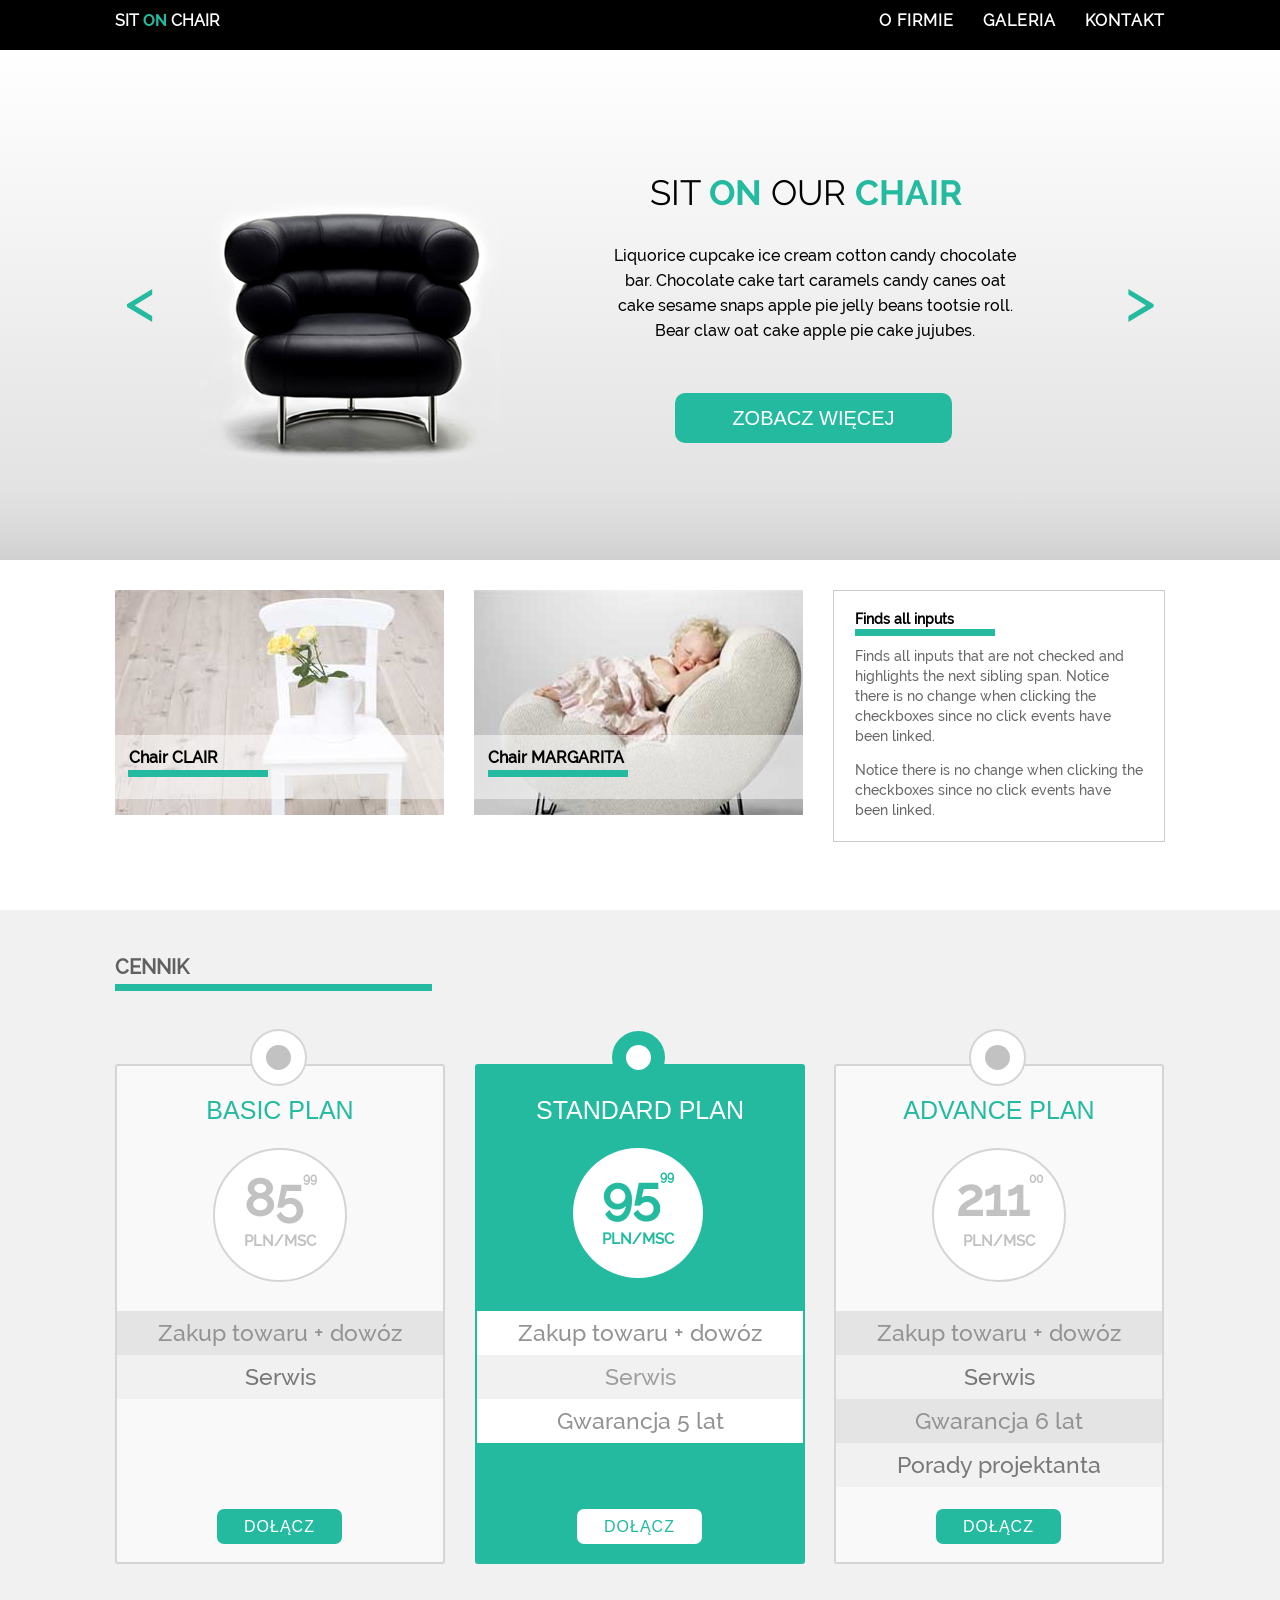
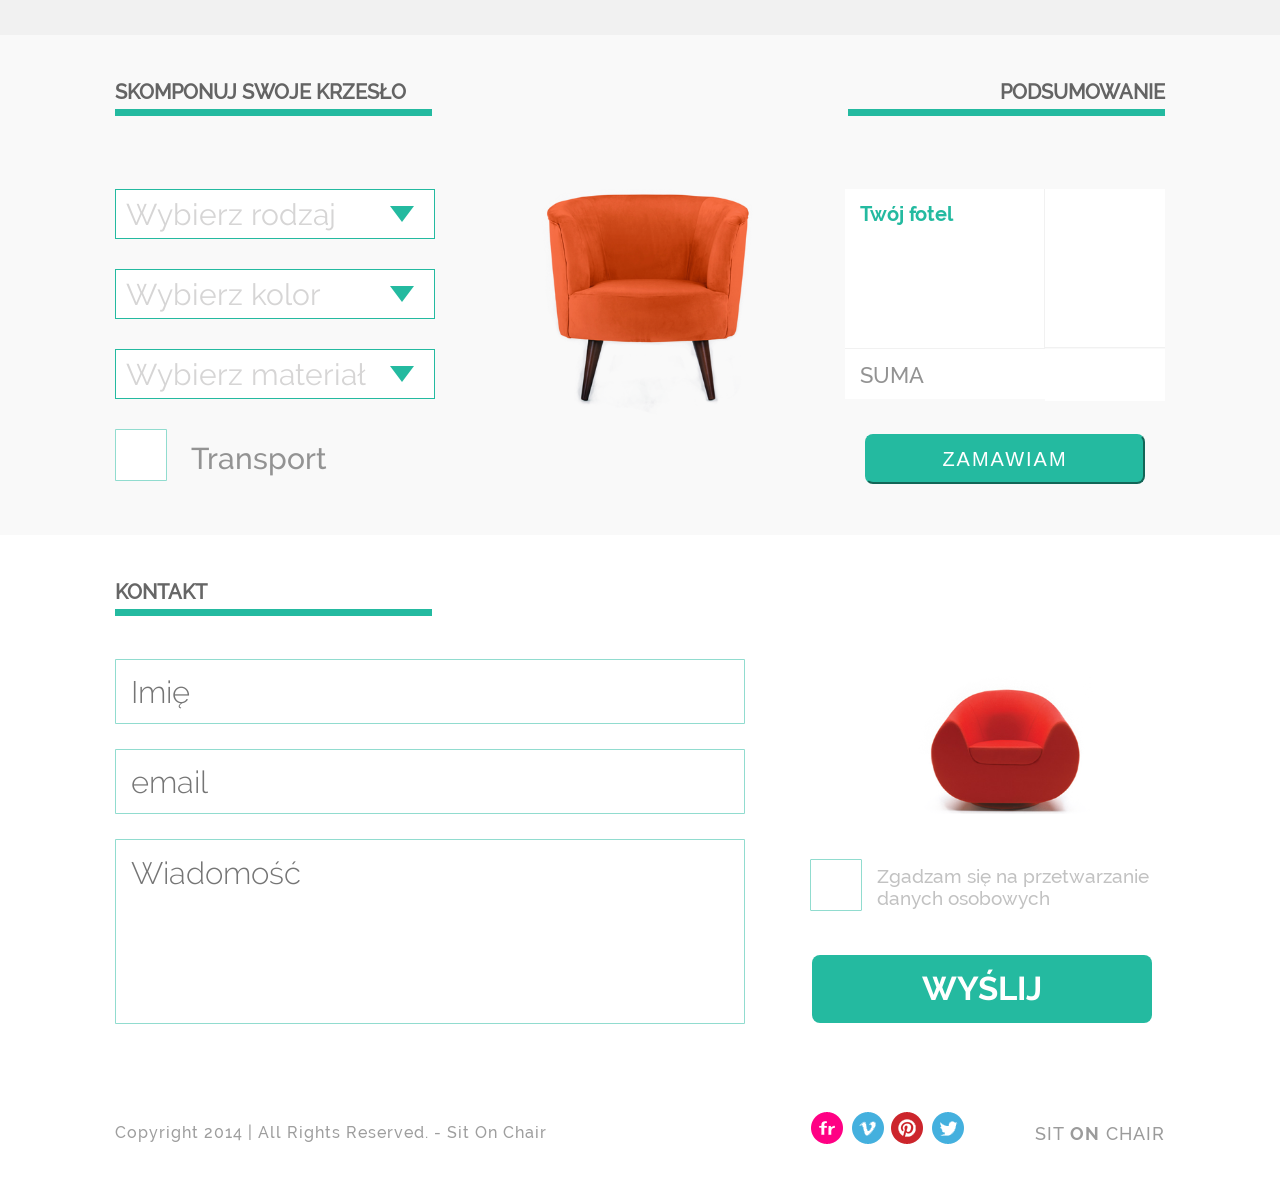
==== commit 8128a5b0: "added calculator" ====
--- a/index.html
+++ b/index.html
@@ -62,20 +62,20 @@
                 <div>
                     <img src="images/box1_img.jpg" alt="Chair CLAIR" title="Chair CLAIR" class="chairs_images" />
                 </div>
-                <div id="clair_div" class="hide">
+                <div id="clair_div" class="hide_img">
                     <p>Chair CLAIR</p>
                 </div>
-                <div id="div_green_1" class="greenDiV hide"></div>
+                <div id="div_green_1" class="greenDiV hide_img"></div>
             </div>
 
             <div class="img_wrapper">
                 <div>
                     <img src="images/box2_img.jpg" alt="Chair MARGARITA" title="Chair MARGARITA" class="chairs_images" />
                 </div>
-                <div id="margarita_div" class="hide">
+                <div id="margarita_div" class="hide_img">
                     <p>Chair MARGARITA</p>
                 </div>
-                <div id="div_green_2" class="greenDiV hide"></div>
+                <div id="div_green_2" class="greenDiV hide_img"></div>
             </div>
 
             <div id="finds_all_inputs">
@@ -174,7 +174,7 @@
                    <div class="dropdown_list">
                        <span class="list_label regularFont">Wybierz rodzaj</span>
                         <span class="list_arrow"></span>
-                        <ul class="list_content">
+                        <ul class="list_content hide">
                             <li data-name-price="120">
                                 Clair
                             </li>
@@ -192,7 +192,7 @@
                 <div class="dropdown_list">
                     <span class="list_label regularFont">Wybierz kolor</span>
                     <span class="list_arrow"></span>
-                    <ul class="list_content">
+                    <ul class="list_content hide">
                         <li data-color-price="200">
                             Czerwony
                         </li>
@@ -210,7 +210,7 @@
                 <div class="dropdown_list">
                     <span class="list_label regularFont">Wybierz materiał</span>
                     <span class="list_arrow"></span>
-                    <ul class="list_content">
+                    <ul class="list_content hide">
                         <li data-material-price="330">
                             Tkanina
                         </li>
@@ -220,8 +220,8 @@
                     </ul>
                 </div>
             </div>
-            <div class="check_box"><img src="images/form_ok.jpg" /></div>
-            <div class="transport_label">
+            <div class="check_box"><img src="images/form_ok.jpg" class="hide" /></div>
+            <div class="transport_label" data-transport-price="200">
                 Transport
             </div>
         </div>
@@ -236,16 +236,16 @@
                 <p class="chair_name boldFont">
                     Twój fotel
                 </p>
-                <p class="chair_color">czerwony</p>
-                <p class="chair_material">tkanina</p>
-                <p class="chair_transport">transport</p>
+                <p class="chair_color"></p>
+                <p class="chair_material"></p>
+                <p class="chair_transport"></p>
             </div>
 
             <div class="right_panel">
-                <p class="chair_name_value boldFont">220</p>
-                <p class="chair_color_value">90</p>
-                <p class="chair_material_value">120</p>
-                <p class="chair_transport_value">200</p>
+                <p class="chair_name_value boldFont"></p>
+                <p class="chair_color_value"></p>
+                <p class="chair_material_value"></p>
+                <p class="chair_transport_value"></p>
             </div>
 
             <div class="sum_label">
@@ -255,8 +255,8 @@
             </div>
 
             <div class="sum boldFont">
-                <p>
-                    630
+                <p class="sum-count">
+
                 </p>
             </div>
             <input class="send_order" type="submit" value="ZAMAWIAM" />
@@ -282,7 +282,7 @@
                 <div class="red_chair_wrapper">
                     <img src="images/red_chair.png" />
 
-                    <div><img src="images/form_ok.jpg" /></div>
+                    <div class="form_check"><img src="images/form_ok.jpg" class="hide" /></div>
                     <p>Zgadzam się na przetwarzanie danych osobowych</p>
                     <div class="clearfix"></div>
                     <input class="button_3 boldFont" type="submit" name="button_3" value="WYŚLIJ">
--- a/css/style.css
+++ b/css/style.css
@@ -69,6 +69,14 @@
     letter-spacing: 1px;
     cursor: pointer;
     height: 40px;
+}
+
+#menulist li:hover {
+    color: rgb(36, 186, 160);
+}
+
+#menulist li:first-child span:hover {
+    color: rgb(36, 186, 160);
 }
 
 #menulist li:first-child {
@@ -339,7 +347,7 @@
 
 /*hide img content*/
 
-.img_wrapper:hover .hide {
+.img_wrapper:hover .hide_img {
     display: none;
 }
 
@@ -596,7 +604,6 @@
     left: -1px;
     z-index: 10;
     cursor: pointer;
-    display: none;
 }
 
 .list_content li {
@@ -619,10 +626,10 @@
     display: inline-block;
     margin-right: 20px;
     background-color: white;
-    cursor:pointer;
-}
-
-.check_box img {
+    cursor: pointer;
+}
+
+.hide {
     display: none;
 }
 
@@ -684,6 +691,10 @@
     border-radius: 3px;
 }
 
+.order p {
+    height: 20px;
+}
+
 .sum_label {
     clear: both;
     width: 200px;
@@ -693,7 +704,9 @@
 }
 
 .sum {
+    box-sizing: border-box;
     width: 120px;
+    height: 52px;
     display: inline-block;
     float: right;
     font-size: 22px;
